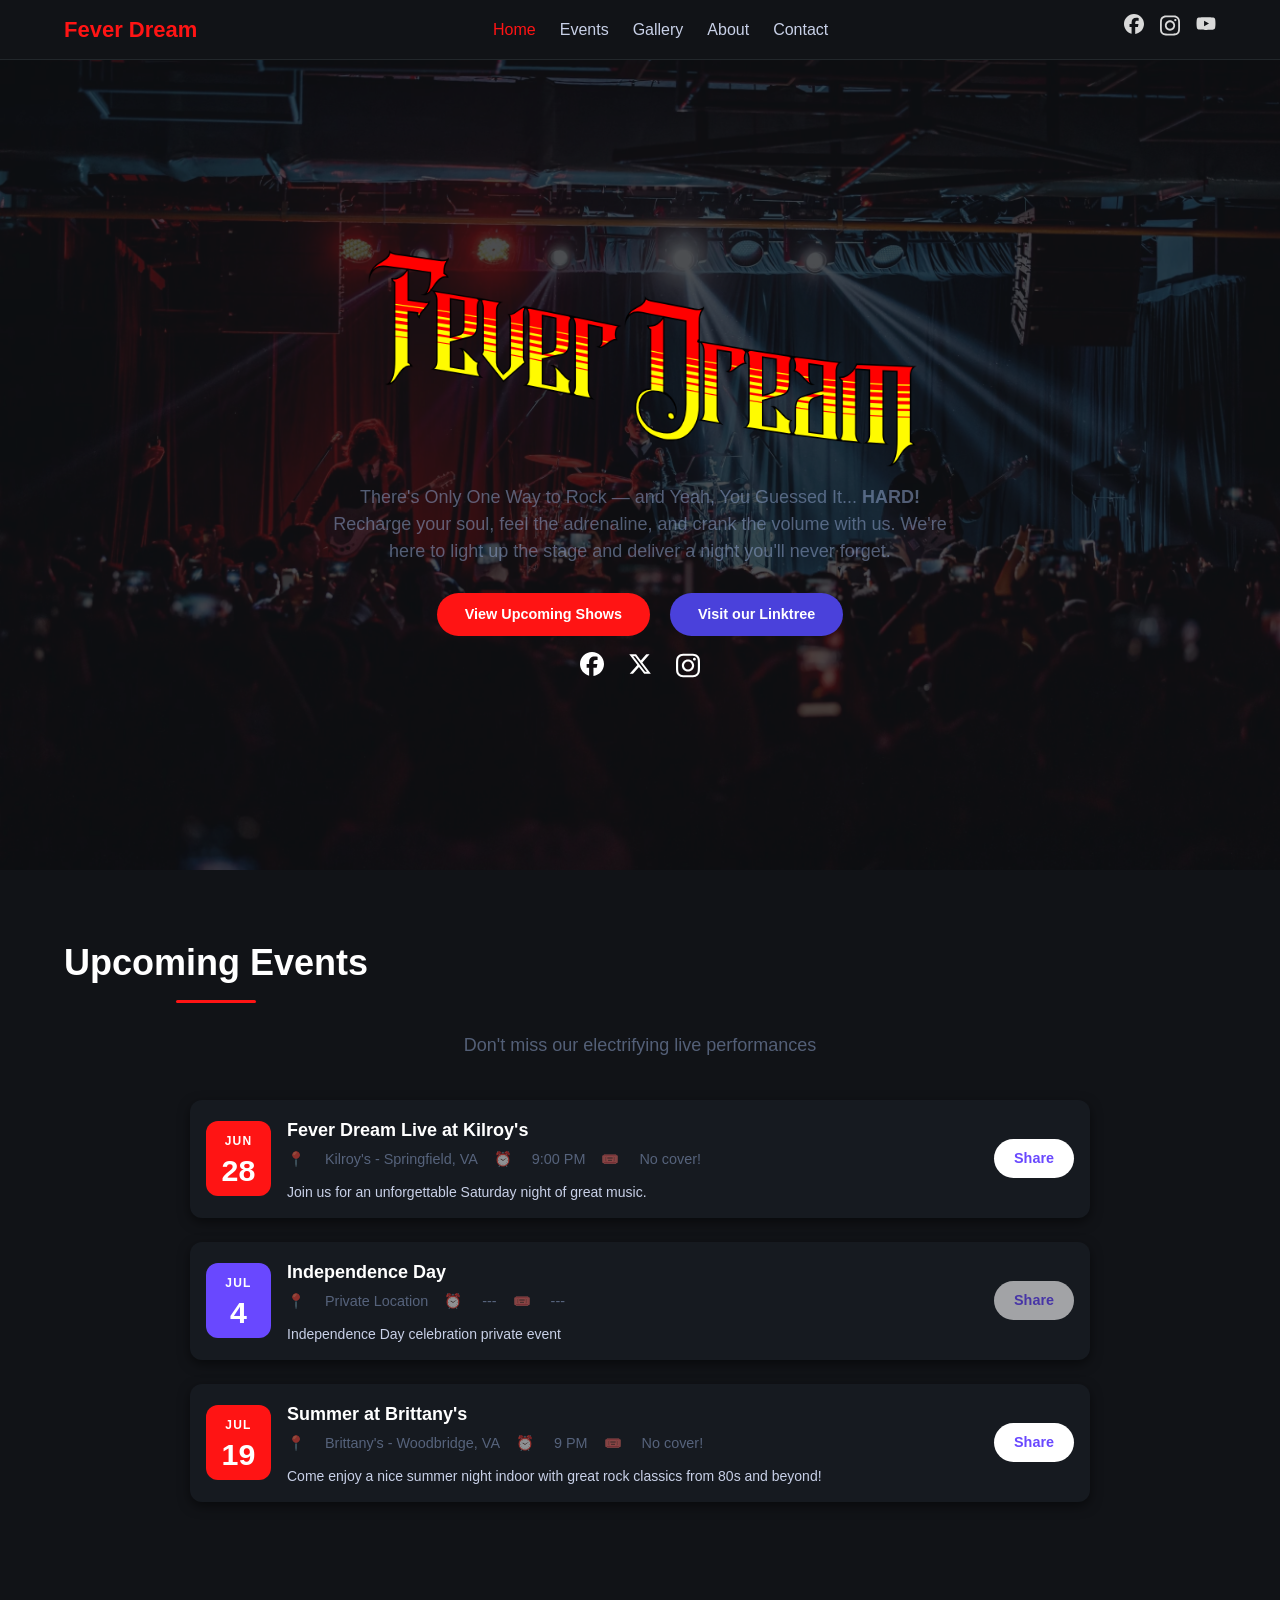
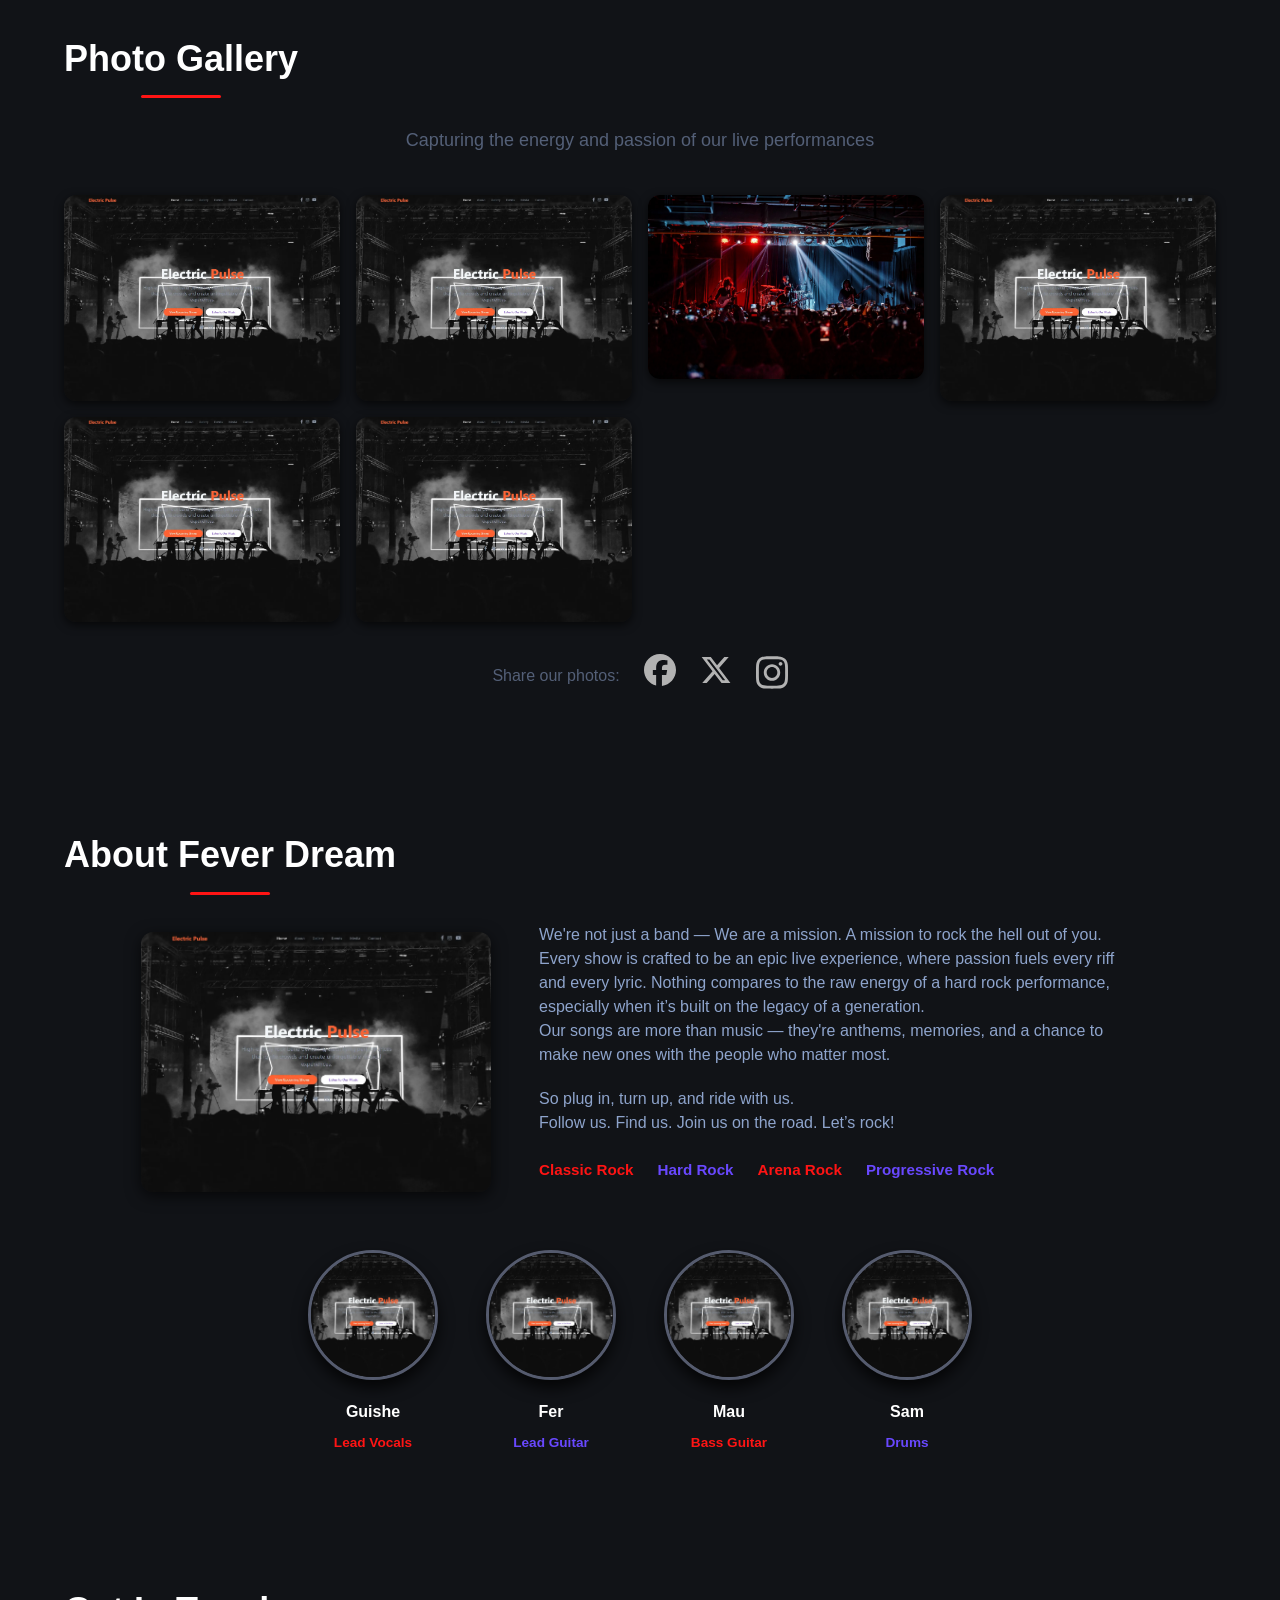
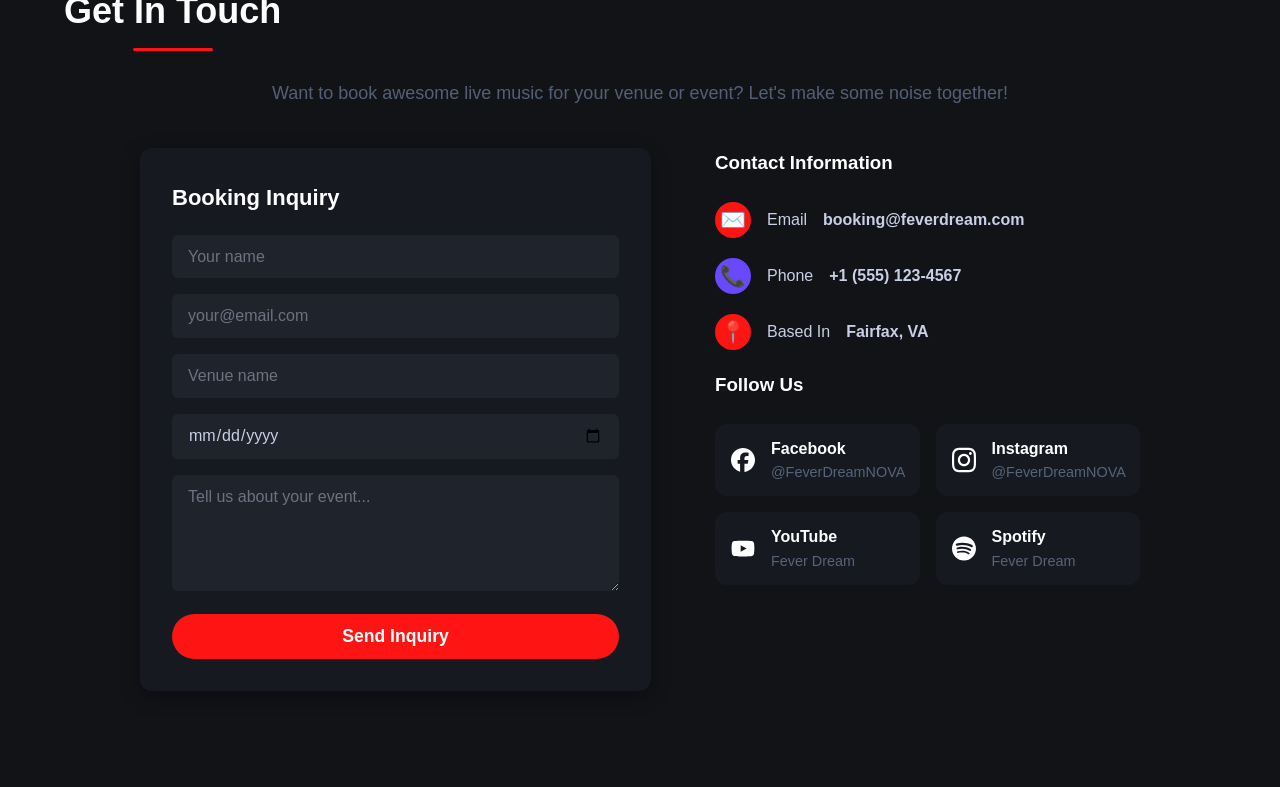
==== index.html @ 6ad5a8ad "Updated the description and added linktree Updated the description and added linktree" ====
<!DOCTYPE html>
<html lang="en">

<head>
  <meta charset="UTF-8" />
  <meta name="viewport" content="width=device-width, initial-scale=1" />
  <title>Fever Dream Band</title>

  <!-- favicon -->
  <link rel="icon" type="image/png" href="assets/icons/fd-ig-icon.png" />
  <link rel="apple-touch-icon" href="assets/icons/fd-ig-icon.png" />

  <link rel="stylesheet" href="css/styles.css" />
  <link rel="stylesheet" href="css/custom.css" />
</head>

<body>

  <!-- Navigation -->
  <nav class="navbar">
    <div class="container nav-container">
      <a href="#" class="logo"><span class="logo-primary">Fever</span> Dream</a>
      <ul class="nav-links">
        <li><a href="#home" class="active">Home</a></li>
        <li><a href="#events">Events</a></li>
        <li><a href="#gallery">Gallery</a></li>
        <li><a href="#about">About</a></li>
        <li><a href="#contact">Contact</a></li>
      </ul>
      <div class="social-icons">
        <a href="#" aria-label="Facebook" class="social-link fb"><img src="assets/icons/facebook.svg" alt="Facebook" /></a>
        <a href="#" aria-label="Instagram" class="social-link insta"><img src="assets/icons/instagram.svg" alt="Instagram" /></a>
        <a href="#" aria-label="YouTube" class="social-link yt"><img src="assets/icons/youtube.svg" alt="YouTube" /></a>
      </div>
    </div>
  </nav>
  <!-- END Navigation -->

  <!-- Hero Section -->
  <header id="home" class="hero">
    <div class="hero-overlay">
      <div class="your-header-container">
        <h1 class="visually-hidden">Fever Dream</h1>
        <img src="assets/logo/fever_fire.png" alt="Fever Dream Band Logo" class="header-logo" />
      </div>
      <p>
        There's Only One Way to Rock — and Yeah, You Guessed It... <b>HARD!</b>
        <br />
        Recharge your soul, feel the adrenaline, and crank the volume with us. We're here to light up the stage and deliver a night you'll never forget.
      </p>
      <div class="hero-buttons">
        <a href="#events" class="btn btn-primary">View Upcoming Shows</a>
        <a href="https://tr.ee/larUyn" class="btn btn-secondary">Visit our Linktree</a>
      </div>
      <div class="hero-social">
        <a href="#" aria-label="Facebook" class="social-link fb"><img src="assets/icons/facebook.svg" alt="Facebook" /></a>
        <a href="#" aria-label="Twitter" class="social-link tw"><img src="assets/icons/twitter.svg" alt="Twitter" /></a>
        <a href="#" aria-label="Instagram" class="social-link insta"><img src="assets/icons/instagram.svg" alt="Instagram" /></a>
      </div>
    </div>
  </header>
  <!-- END Hero Section -->

  <!-- Events Section -->
  <section id="events" class="events-section">
    <div class="container section-container">
      <h2 class="section-title">Upcoming Events</h2>
      <p class="section-subtitle">Don't miss our electrifying live performances</p>
      <div class="event-list" id="event-list-container">
        Loading events...
      </div>
    </div>
  </section>
  <!-- END Events Section -->

  <!-- Photo Gallery Section -->
  <section id="gallery" class="gallery-section">
    <div class="container section-container">
      <h2 class="section-title">Photo Gallery</h2>
      <p class="section-subtitle">Capturing the energy and passion of our live performances</p>
      <div class="gallery-grid">
        <img src="assets/images/singer1.webp" alt="Live performance 1" />
        <img src="assets/images/microphone.webp" alt="Microphone closeup" />
        <img src="assets/images/band_silhouette.webp" alt="Band silhouette" />
        <img src="assets/images/fitness.webp" alt="Live performance 2" />
        <img src="assets/images/singer1.webp" alt="Live performance 3" />
        <img src="assets/images/concert2.webp" alt="Concert crowd" />
      </div>
      <div class="gallery-share">
        <p>Share our photos:</p>
        <a href="#" aria-label="Facebook" class="share-icon fb"><img src="assets/icons/facebook.svg" alt="Facebook" /></a>
        <a href="#" aria-label="Twitter" class="share-icon tw"><img src="assets/icons/twitter.svg" alt="Twitter" /></a>
        <a href="#" aria-label="Instagram" class="share-icon insta"><img src="assets/icons/instagram.svg" alt="Instagram" /></a>
      </div>
    </div>
  </section>
  <!-- END Photo Gallery Section -->

  <!-- About Section -->
  <section id="about" class="about-section">
    <div class="container section-container">
      <h2 class="section-title">About Fever Dream</h2>
      <div class="about-content">
        <img class="about-image" src="assets/images/singer1.webp" alt="Lead Singer Performing" />
        <div class="about-text">
          <p>
            We're not just a band — We are a mission. A mission to rock the hell out of you. 
            <br />
            Every show is crafted to be an epic live experience, where passion fuels every riff and every lyric. Nothing compares to the raw energy of a hard rock performance, especially when it’s built on the legacy of a generation. 
            <br /> 
            Our songs are more than music — they're anthems, memories, and a chance to make new ones with the people who matter most.
          </p>
          <p>
            So plug in, turn up, and ride with us.
            <br />
            Follow us. Find us. Join us on the road. Let’s rock!
          </p>
          <p class="genre-list">
            <span class="genre alt">Classic Rock</span>
            <span class="genre">Hard Rock</span>
            <span class="genre alt">Arena Rock</span>
            <span class="genre">Progressive Rock</span>
          </p>
        </div>
      </div>
      <div class="band-members">
        <div class="member-card">
          <img src="assets/images/fitness.webp" alt="Guishe" />
          <h4>Guishe</h4>
          <span class="role orange">Lead Vocals</span>
        </div>
        <div class="member-card">
          <img src="assets/images/singer1.webp" alt="Fer" />
          <h4>Fer</h4>
          <span class="role purple">Lead Guitar</span>
        </div>
        <div class="member-card">
          <img src="assets/images/microphone.webp" alt="Mau" />
          <h4>Mau</h4>
          <span class="role orange">Bass Guitar</span>
        </div>
        <div class="member-card">
          <img src="assets/images/fitness.webp" alt="Sam" />
          <h4>Sam</h4>
          <span class="role purple">Drums</span>
        </div>
      </div>
    </div>
  </section>
  <!-- END About Section -->

  <!-- Media Section -->
  <!--
  <section id="media" class="media-section">
    <div class="container section-container">
      <h2 class="section-title">Music & Videos</h2>
      <p class="section-subtitle">Experience our sound through official music videos and live performances</p>

      <div class="video-grid">
        <div class="video-card orange-bg">
          <div class="video-icon">▶️</div>
          <h4>Fever Dreams - Song XYZ - Official Music Video</h4>
          <a href="#" class="btn btn-primary">Watch Now</a>
          <p class="video-description">Our latest single featuring stunning visuals and our signature sound.</p>
          <p class="video-views">2.1M views <button class="icon-btn">🔗</button></p>
        </div>

        <div class="video-card purple-bg">
          <div class="video-icon">▶️</div>
          <h4>Live at Sunset Festival 2023</h4>
          <a href="#" class="btn btn-purple">Watch Now</a>
          <p class="video-description">Full live performance from our headlining set at Sunset Festival.</p>
          <p class="video-views">850K views <button class="icon-btn">🔗</button></p>
        </div>
      </div>

      <div class="latest-tracks">
        <h3>Latest Tracks</h3>
        <ul class="tracks-list">
          <li>
            <button class="play-btn orange-bg">▶️</button>
            <div class="track-info">
              <span class="track-name">Fever Dreams - Song XYZ</span>
              <span class="track-album">Voltage Album</span>
            </div>
            <span class="track-duration">4:23</span>
            <button class="icon-btn">🔗</button>
          </li>
          <li>
            <button class="play-btn purple-bg">▶️</button>
            <div class="track-info">
              <span class="track-name">Neon Nights</span>
              <span class="track-album">Voltage Album</span>
            </div>
            <span class="track-duration">3:58</span>
            <button class="icon-btn">🔗</button>
          </li>
        </ul>
      </div>
    </div>
  </section>
-->

  <!-- Contact Section -->
  <section id="contact" class="contact-section">
    <div class="container section-container">
      <h2 class="section-title">Get In Touch</h2>
      <p class="section-subtitle">Want to book awesome live music for your venue or event? Let's make some noise together!</p>

      <div class="contact-wrapper">
        <form class="contact-form" action="" method="post" novalidate>
          <h3>Booking Inquiry</h3>
          <input type="text" name="fullname" placeholder="Your name" required />
          <input type="email" name="email" placeholder="your@email.com" required />
          <input type="text" name="venue" placeholder="Venue name" />
          <input type="date" name="eventdate" placeholder="mm/dd/yyyy" />
          <textarea name="message" placeholder="Tell us about your event..." rows="5"></textarea>
          <button type="submit" class="btn btn-primary">Send Inquiry</button>
        </form>

        <div class="contact-info">
          <h3>Contact Information</h3>
          <p><span class="contact-icon orange-bg">✉️</span> Email <strong>booking@feverdream.com</strong></p>
          <p><span class="contact-icon purple-bg">📞</span> Phone <strong>+1 (555) 123-4567</strong></p>
          <p><span class="contact-icon orange-bg">📍</span> Based In <strong>Fairfax, VA</strong></p>

          <h3>Follow Us</h3>
          <div class="social-follow">
            <!-- TODO - Add links to these without destroying the format -->
            <div class="social-item fb">
              <img src="assets/icons/facebook.svg" alt="Facebook Logo" />
              <div>
                <p>Facebook</p>
                <p>@FeverDreamNOVA</p>
              </div>
            </div>
            <div class="social-item insta">
              <img src="assets/icons/instagram.svg" alt="Instagram Logo" />
              <div>
                <p>Instagram</p>
                <p>@FeverDreamNOVA</p>
              </div>
            </div>
            <div class="social-item yt">
              <img src="assets/icons/youtube.svg" alt="YouTube Logo" />
              <div>
                <p>YouTube</p>
                <p>Fever Dream</p>
              </div>
            </div>
            <div class="social-item spotify">
              <img src="assets/icons/spotify.svg" alt="Spotify Logo" />
              <div>
                <p>Spotify</p>
                <p>Fever Dream</p>
              </div>
            </div>
          </div>
        </div>
      </div>
    </div>
  </section>
  <!-- END Contact Section -->

  <script src="js/event-loader.js"></script>

</body>

</html>
---- css/styles.css ----
/* Fonts */
@font-face {
    font-family: 'Inter';
    src: url('fonts/Inter-Regular.woff2') format('woff2'),
        url('fonts/Inter-Regular.woff') format('woff');
    font-weight: 400;
    font-style: normal;
    font-display: swap;
}

@font-face {
    font-family: 'Inter';
    src: url('Inter-Italic.woff2') format('woff2'),
        url('Inter-Italic.woff') format('woff');
    font-weight: normal;
    font-style: italic;
    font-display: swap;
}

/* Reset & base */
:root {
    --primary-color: #ff1414;
}

* {
    box-sizing: border-box;
    margin: 0;
    padding: 0;
}

html {
    font-size: 16px;
    scroll-behavior: smooth;
    background-color: #111317;
    color: #c8d0e7;
    font-family: 'Inter', sans-serif;
}

body {
    line-height: 1.6;
}

/* Container */
.container {
    width: 90%;
    max-width: 1200px;
    margin: 0 auto;
}

/* Navigation */
.navbar {
    background-color: #111317;
    border-bottom: 1px solid #22272b;
    padding: 0.75rem 0;
    position: sticky;
    top: 0;
    z-index: 10;
}

.nav-container {
    display: flex;
    align-items: center;
    justify-content: space-between;
}

.logo {
    font-weight: 700;
    font-size: 1.375rem;
    color: var(--primary-color);
    text-decoration: none;
}

.logo .logo-primary {
    font-weight: 700;
    color: var(--primary-color);
}

.nav-links {
    list-style: none;
    display: flex;
    gap: 1.5rem;
}

.nav-links li a {
    text-decoration: none;
    color: #c8d0e7;
    font-weight: 500;
    transition: color 0.3s ease;
}

.nav-links li a:hover,
.nav-links li a.active {
    color: var(--primary-color);
}

/* Social Icons in nav */
.social-icons {
    display: flex;
    gap: 1rem;
}

.social-link img {
    width: 20px;
    filter: brightness(0) invert(0.85);
    transition: filter 0.3s;
}

.social-link:hover img {
    filter: brightness(0) invert(0.35) sepia(1) saturate(5) hue-rotate(10deg);
}

/* Hero Section */
.hero {
    position: relative;
    background: url('../assets/images/band_silhouette.webp') center center/cover no-repeat;
    height: 90vh;
    display: flex;
    align-items: center;
    justify-content: center;
    text-align: center;
    padding: 0 1rem;
}

.hero::before {
    content: "";
    position: absolute;
    inset: 0;
    background: rgba(17, 19, 23, 0.75);
    z-index: 1;
}

.hero-overlay {
    position: relative;
    z-index: 2;
    max-width: 650px;
    color: white;
}

.hero h1 {
    font-size: 3.5rem;
    font-weight: 900;
    letter-spacing: -1px;
    margin-bottom: 0.25rem;
    color: white;
}

.hero h1 .bold {
    font-weight: 900;
    color: white;
}

.hero h1 .highlight {
    font-weight: 900;
    color: var(--primary-color);
}

.hero p {
    font-size: 1.125rem;
    line-height: 1.5;
    margin-bottom: 1.75rem;
    color: #8ea4cc88;
    font-weight: 500;
}

.hero-buttons {
    margin-bottom: 1rem;
    display: flex;
    gap: 1.25rem;
    justify-content: center;
    flex-wrap: wrap;
}

.btn {
    padding: 0.625rem 1.75rem;
    border-radius: 25px;
    font-weight: 600;
    font-size: 0.9rem;
    border: none;
    cursor: pointer;
    text-decoration: none;
    transition: background-color 0.3s ease;
    display: inline-block;
}

.btn-primary {
    background-color: var(--primary-color);
    color: white;
}

.btn-primary:hover {
    background-color: #e14b13;
}

.btn-secondary {
    background-color: #4a41db;
    color: white;
}

.btn-secondary:hover {
    background-color: #3b33b3;
}

.hero-social {
    margin-top: 1rem;
    display: flex;
    justify-content: center;
    gap: 1.5rem;
}

.hero-social .social-link img {
    width: 24px;
    filter: brightness(0) invert(1);
    transition: filter 0.3s;
}

.hero-social .social-link:hover img {
    filter: brightness(0) invert(0.5) sepia(1) saturate(7) hue-rotate(5deg);
}

/* Section titles */
.section-title {
    font-size: 2.25rem;
    font-weight: 900;
    color: white;
    text-align: center;
    margin-bottom: 0.25rem;
    position: relative;
    display: inline-block;
}

.section-title::after {
    content: "";
    display: block;
    width: 5rem;
    height: 3px;
    background-color: var(--primary-color);
    margin: 0.5rem auto 1.5rem;
    border-radius: 2px;
}

.section-subtitle {
    text-align: center;
    margin-bottom: 2.5rem;
    color: #8ea4cc88;
    font-weight: 500;
    font-size: 1.125rem;
}

/* About Section */
.about-section {
    background-color: #111317;
    padding-bottom: 4rem;
    padding-top: 4rem;
}

.about-content {
    display: flex;
    gap: 3rem;
    align-items: center;
    flex-wrap: wrap;
    justify-content: center;
    margin-bottom: 3rem;
}

.about-image {
    width: 350px;
    border-radius: 12px;
    box-shadow: 0 4px 15px rgba(0, 0, 0, 0.65);
    object-fit: cover;
}

.about-text {
    max-width: 600px;
    font-size: 1rem;
    color: #8ea4cc;
}

.about-text p {
    margin-bottom: 1.25rem;
    line-height: 1.5;
}

.genre-list {
    margin-top: 1.5rem;
    font-weight: 700;
    font-size: 0.95rem;
    display: flex;
    gap: 1.5rem;
}

.genre-list .genre {
    color: #6948ff;
    cursor: default;
}

.genre-list .alt {
    color: var(--primary-color);
}

/* Band Members */
.band-members {
    display: flex;
    justify-content: center;
    gap: 3rem;
    flex-wrap: wrap;
}

.member-card {
    text-align: center;
    max-width: 130px;
}

.member-card img {
    width: 130px;
    height: 130px;
    object-fit: cover;
    border-radius: 50%;
    border: 3px solid #555b6e;
    box-shadow: 0 8px 15px rgba(0, 0, 0, 0.75);
    margin-bottom: 0.75rem;
}

.member-card h4 {
    color: white;
    font-size: 1rem;
    font-weight: 700;
    margin-bottom: 0.25rem;
}

.member-card .role {
    font-size: 0.85rem;
    font-weight: 600;
}

.member-card .role.orange {
    color: var(--primary-color);
}

.member-card .role.purple {
    color: #6948ff;
}

/* Gallery Section */
.gallery-section {
    padding: 4rem 0;
    background-color: #111317;
}

.gallery-grid {
    display: grid;
    grid-template-columns: repeat(auto-fit, minmax(230px, 1fr));
    gap: 1rem;
    margin-top: 1.5rem;
    margin-bottom: 2rem;
}

.gallery-grid img {
    width: 100%;
    object-fit: cover;
    border-radius: 12px;
    box-shadow: 0 3px 10px rgba(0, 0, 0, 0.65);
    cursor: pointer;
    transition: transform 0.4s ease;
}

.gallery-grid img:hover {
    transform: scale(1.05);
}

.gallery-share {
    display: flex;
    justify-content: center;
    gap: 1.5rem;
    color: #8ea4cc88;
    font-weight: 400;
    font-size: 1rem;
    user-select: none;
}

.gallery-share p {
    margin: 0;
    align-self: center;
}

.share-icon img {
    width: 32px;
    filter: brightness(0) invert(0.7);
    cursor: pointer;
    transition: filter 0.3s ease;
}

.share-icon:hover img {
    filter: brightness(0) invert(0.3) sepia(1) saturate(7) hue-rotate(9deg);
}

/* Events Section */
.events-section {
    background-color: #111317;
    padding: 4rem 0;
}

.event-list {
    display: flex;
    flex-direction: column;
    gap: 1.5rem;
    max-width: 900px;
    margin: 0 auto;
}

.event-card {
    background-color: #161a20;
    border-radius: 12px;
    display: flex;
    padding: 1rem;
    align-items: center;
    gap: 1rem;
    color: #c8d0e7;
    box-shadow: 0 4px 12px rgba(0, 0, 0, 0.5);
}

.event-date {
    color: white;
    display: flex;
    flex-direction: column;
    justify-content: center;
    text-align: center;
    width: 65px;
    height: 75px;
    border-radius: 12px;
    flex-shrink: 0;
    font-weight: 700;
    user-select: none;
}

.orange-bg {
    background-color: var(--primary-color);
}

.purple-bg {
    background-color: #6948ff;
}

.event-date .month {
    font-size: 0.75rem;
    letter-spacing: 1.2px;
    margin-bottom: 0.25rem;
}

.event-date .day {
    font-size: 1.9rem;
    line-height: 1;
}

.event-details {
    flex-grow: 1;
}

.event-name {
    font-size: 1.125rem;
    font-weight: 700;
    color: white;
    margin-bottom: 0.25rem;
}

.event-meta {
    font-size: 0.9rem;
    color: #8ea4cc88;
    margin-bottom: 0.75rem;
    display: flex;
    gap: 1rem;
    flex-wrap: wrap;
    align-items: center;
}

.event-meta .icon {
    font-size: 0.9rem;
    margin-right: 0.25rem;
}

.event-description {
    font-size: 0.875rem;
    line-height: 1.3;
}

.event-actions {
    display: flex;
    gap: 0.75rem;
}

.btn-share {
    background-color: white;
    color: #6948ff;
    border-radius: 25px;
    padding: 0.48rem 1.25rem;
    font-weight: 600;
    cursor: pointer;
    border: none;
    transition: background-color 0.3s ease;
    font-size: 0.9rem;
}

.btn-share:hover {
    background-color: #5c48ca;
    color: white;
}

/* Media Section */
.media-section {
    background-color: #111317;
    padding: 4rem 0;
}

.video-grid {
    display: flex;
    gap: 2rem;
    justify-content: center;
    flex-wrap: wrap;
    margin-bottom: 3rem;
}

.video-card {
    max-width: 400px;
    padding: 1.5rem 1.75rem;
    border-radius: 12px;
    box-shadow: 0 3px 12px rgba(0, 0, 0, 0.5);
    color: white;
    display: flex;
    flex-direction: column;
    align-items: center;
    text-align: center;
}

.video-icon {
    font-size: 2.5rem;
    margin-bottom: 1rem;
    user-select: none;
}

.video-description {
    font-size: 0.95rem;
    margin: 1rem 0 0.5rem;
    color: #8ea4cc94;
}

.video-views {
    font-size: 0.875rem;
    width: 100%;
    display: flex;
    justify-content: flex-end;
    align-items: center;
    gap: 0.5rem;
    color: #8ea4cccc;
}

.video-views button {
    border: none;
    background: none;
    cursor: pointer;
    font-size: 1.2rem;
    color: #8ea4cccc;
    transition: color 0.2s ease;
}

.video-views button:hover {
    color: var(--primary-color);
}

/* Buttons for video cards */
.btn-purple {
    background-color: #6948ff;
    color: white;
}

.btn-purple:hover {
    background-color: #5339db;
}

.orange-bg {
    background-color: var(--primary-color) !important;
}

.purple-bg {
    background-color: #6948ff !important;
}

/* Latest Tracks */
.latest-tracks {
    max-width: 600px;
    margin: 0 auto;
}

.latest-tracks h3 {
    font-weight: 700;
    color: white;
    margin-bottom: 1rem;
    text-align: center;
}

.tracks-list {
    list-style: none;
    max-width: 600px;
    margin: 0 auto;
    color: #c8d0e7;
}

.tracks-list li {
    background-color: #161a20;
    border-radius: 12px;
    padding: 0.75rem 1rem;
    display: flex;
    align-items: center;
    gap: 1rem;
    margin-bottom: 0.875rem;
}

.play-btn {
    border-radius: 50%;
    border: none;
    width: 32px;
    height: 32px;
    line-height: 32px;
    cursor: pointer;
    color: white;
    font-weight: 700;
    font-size: 1.2rem;
}

.track-info {
    flex-grow: 1;
    display: flex;
    flex-direction: column;
}

.track-name {
    font-weight: 600;
    font-size: 1.05rem;
    color: white;
}

.track-album {
    font-weight: 400;
    font-size: 0.85rem;
    color: #8ea4cc88;
}

.track-duration {
    font-weight: 600;
    color: #8ea4cc88;
    min-width: 40px;
    text-align: right;
}

.icon-btn {
    background: none;
    border: none;
    color: #8ea4cc88;
    font-size: 1.2rem;
    margin-left: 0.75rem;
    cursor: pointer;
    transition: color 0.3s ease;
}

.icon-btn:hover {
    color: var(--primary-color);
}

/* Contact Section */
.contact-section {
    background-color: #111317;
    padding: 4rem 0 6rem;
}

.contact-wrapper {
    display: flex;
    gap: 4rem;
    max-width: 1000px;
    margin: 0 auto;
    flex-wrap: wrap;
}

/* Contact Form */
.contact-form {
    flex: 1 1 400px;
    background-color: #161a20;
    padding: 2rem;
    border-radius: 12px;
    box-shadow: 0 6px 20px rgb(0 0 0 / 0.3);
}

.contact-form h3 {
    margin-bottom: 1.25rem;
    color: white;
    font-weight: 700;
    font-size: 1.375rem;
}

.contact-form input,
.contact-form textarea {
    width: 100%;
    padding: 0.8rem 1rem;
    margin-bottom: 1rem;
    background-color: #1f242c;
    border: none;
    border-radius: 6px;
    color: #c8d0e7;
    font-size: 1rem;
    font-family: inherit;
    resize: vertical;
    outline-offset: 2px;
    outline-color: var(--primary-color);
    transition: outline-color 0.3s ease;
}

.contact-form input::placeholder,
.contact-form textarea::placeholder {
    color: #6c7280;
}

.contact-form input:focus,
.contact-form textarea:focus {
    outline-color: var(--primary-color);
}

.contact-form button {
    width: 100%;
    background-color: var(--primary-color);
    padding: 0.75rem;
    border-radius: 25px;
    font-weight: 700;
    font-size: 1.1rem;
    border: none;
    cursor: pointer;
    color: white;
    transition: background-color 0.3s ease;
}

.contact-form button:hover {
    background-color: #e14b13;
}

/* Contact Info */
.contact-info {
    flex: 1 1 425px;
    color: #c8d0e7;
    max-width: 425px;
}

.contact-info h3 {
    color: white;
    font-weight: 700;
    margin-bottom: 1.5rem;
}

.contact-info p {
    margin-bottom: 1.25rem;
    font-weight: 500;
    display: flex;
    align-items: center;
    gap: 1rem;
}

.contact-icon {
    border-radius: 50%;
    width: 36px;
    height: 36px;
    color: white;
    display: flex;
    justify-content: center;
    align-items: center;
    font-size: 1.3rem;
    flex-shrink: 0;
}

.contact-icon.orange-bg {
    background-color: var(--primary-color);
}

.contact-icon.purple-bg {
    background-color: #6948ff;
}

/* Social Follow Cards */
.social-follow {
    display: flex;
    flex-wrap: wrap;
    gap: 1rem;
}

.social-item {
    display: flex;
    gap: 1rem;
    align-items: center;
    background-color: #161a20;
    border-radius: 12px;
    padding: 0.75rem 1rem;
    width: calc(50% - 0.5rem);
    cursor: pointer;
    transition: background-color 0.3s ease;
}

.social-item:hover {
    background-color: rgba(255, 255, 255, 0.1);
    transform: scale(1.02);
    /* Slight grow on hover */
}

.social-item img {
    width: 24px;
    filter: brightness(0) invert(1);
}

.social-item p {
    margin: 0;
    font-weight: 600;
    color: white;
}

.social-item p:last-child {
    font-weight: 400;
    font-size: 0.9rem;
    color: #8ea4cc88;
}

/* Visually hide the H1 (for accessibility) */
.visually-hidden {
    position: absolute;
    width: 1px;
    height: 1px;
    margin: -1px;
    padding: 0;
    overflow: hidden;
    clip: rect(0, 0, 0, 0);
    border: 0;
    white-space: nowrap; /* Added for screen readers */
}

/* logo image style */
.header-logo {
    max-width: 100%; /* Ensure the image never overflows its parent */
    height: auto;    /* Maintain aspect ratio when scaling */
}

/* Responsive */
@media (max-width: 850px) {
    .about-content {
        flex-direction: column;
    }

    .band-members {
        justify-content: center;
    }

    .event-list {
        max-width: 100%;
    }

    .contact-wrapper {
        flex-direction: column;
    }

    .contact-info {
        max-width: 100%;
    }

    .social-item {
        width: 100%;
    }

    .video-grid {
        flex-direction: column;
        align-items: center;
    }
}

@media (max-width: 480px) {
    .hero h1 {
        font-size: 2.5rem;
    }

    .hero p {
        font-size: 1rem;
    }

    .nav-links {
        display: none;
        /* For simplicity, no mobile menu here */
    }
}
---- css/custom.css ----
/* More custom Styles Fever Dream Website */
.disabled-link {
    pointer-events: none; /* Prevents cursor changes and click events */
    opacity: 0.6;        /* Makes it look faded */
    cursor: not-allowed; /* Changes cursor to a "no" symbol */
}
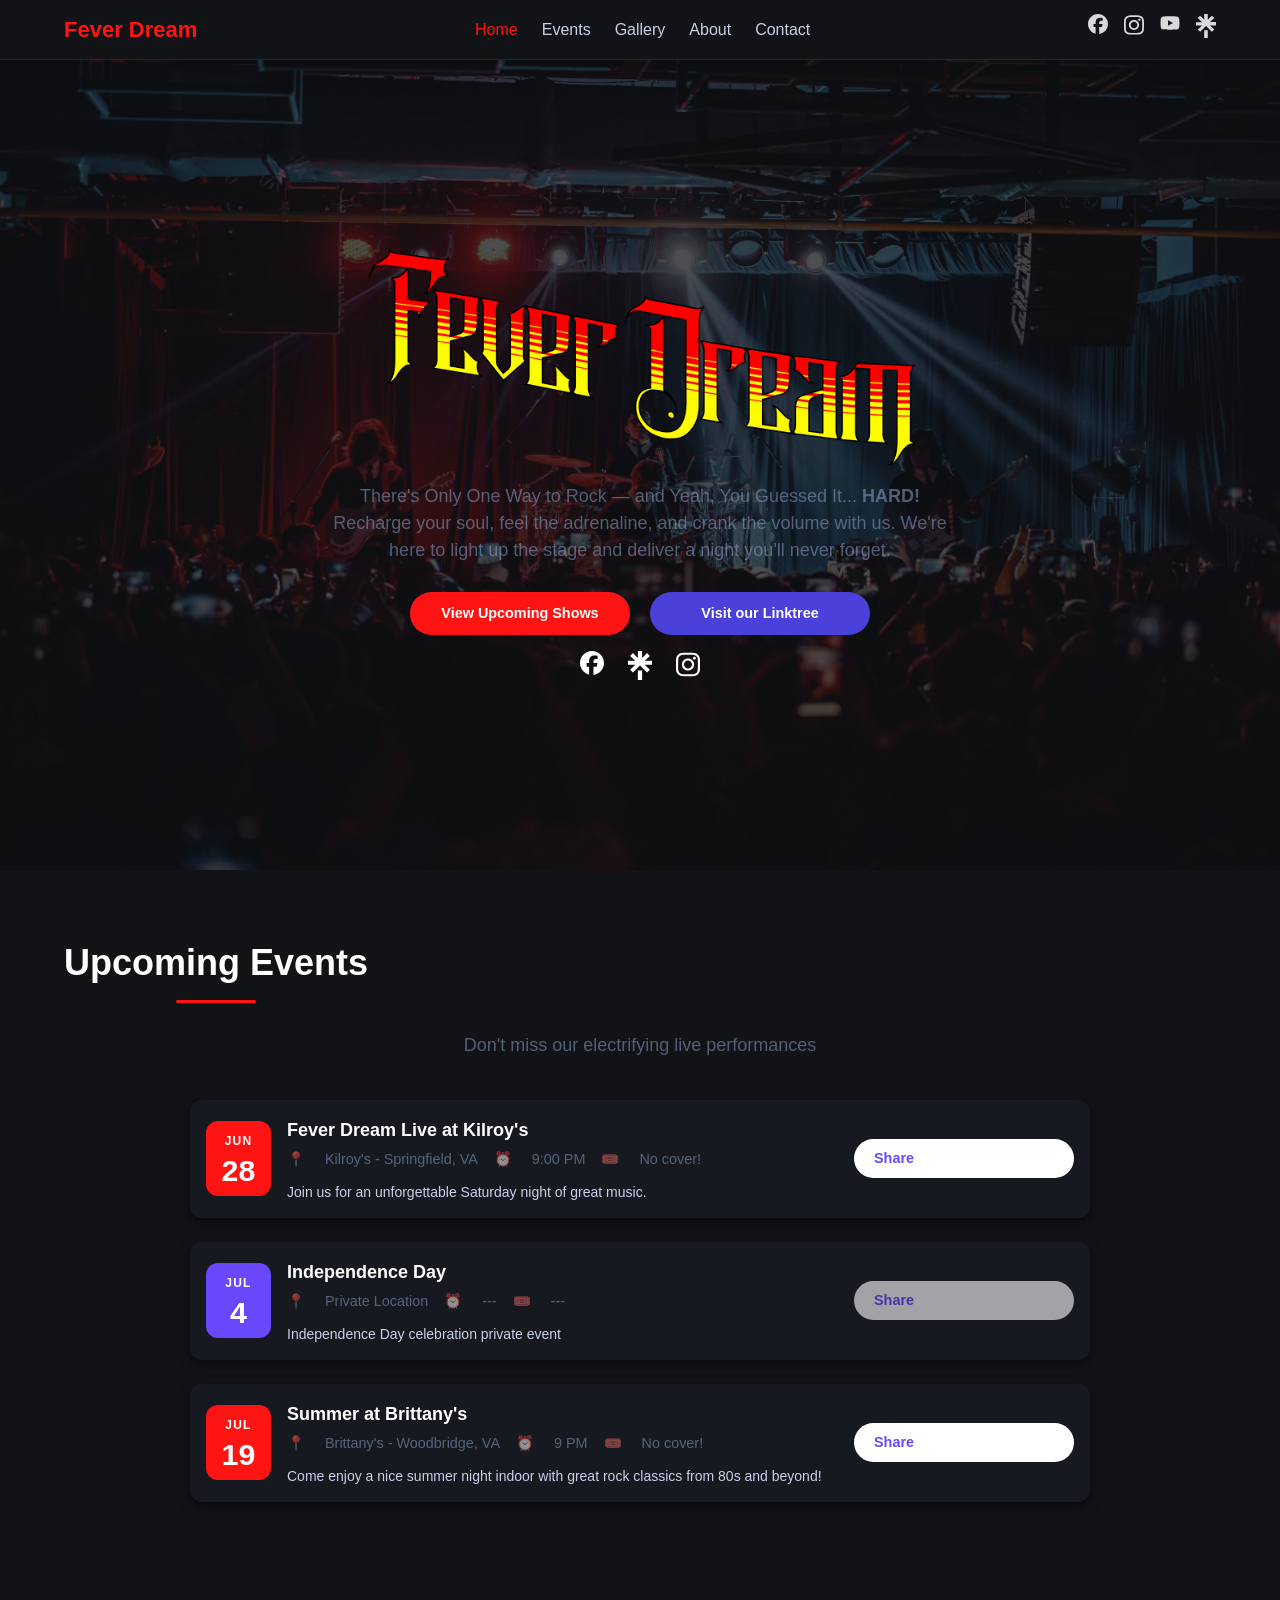
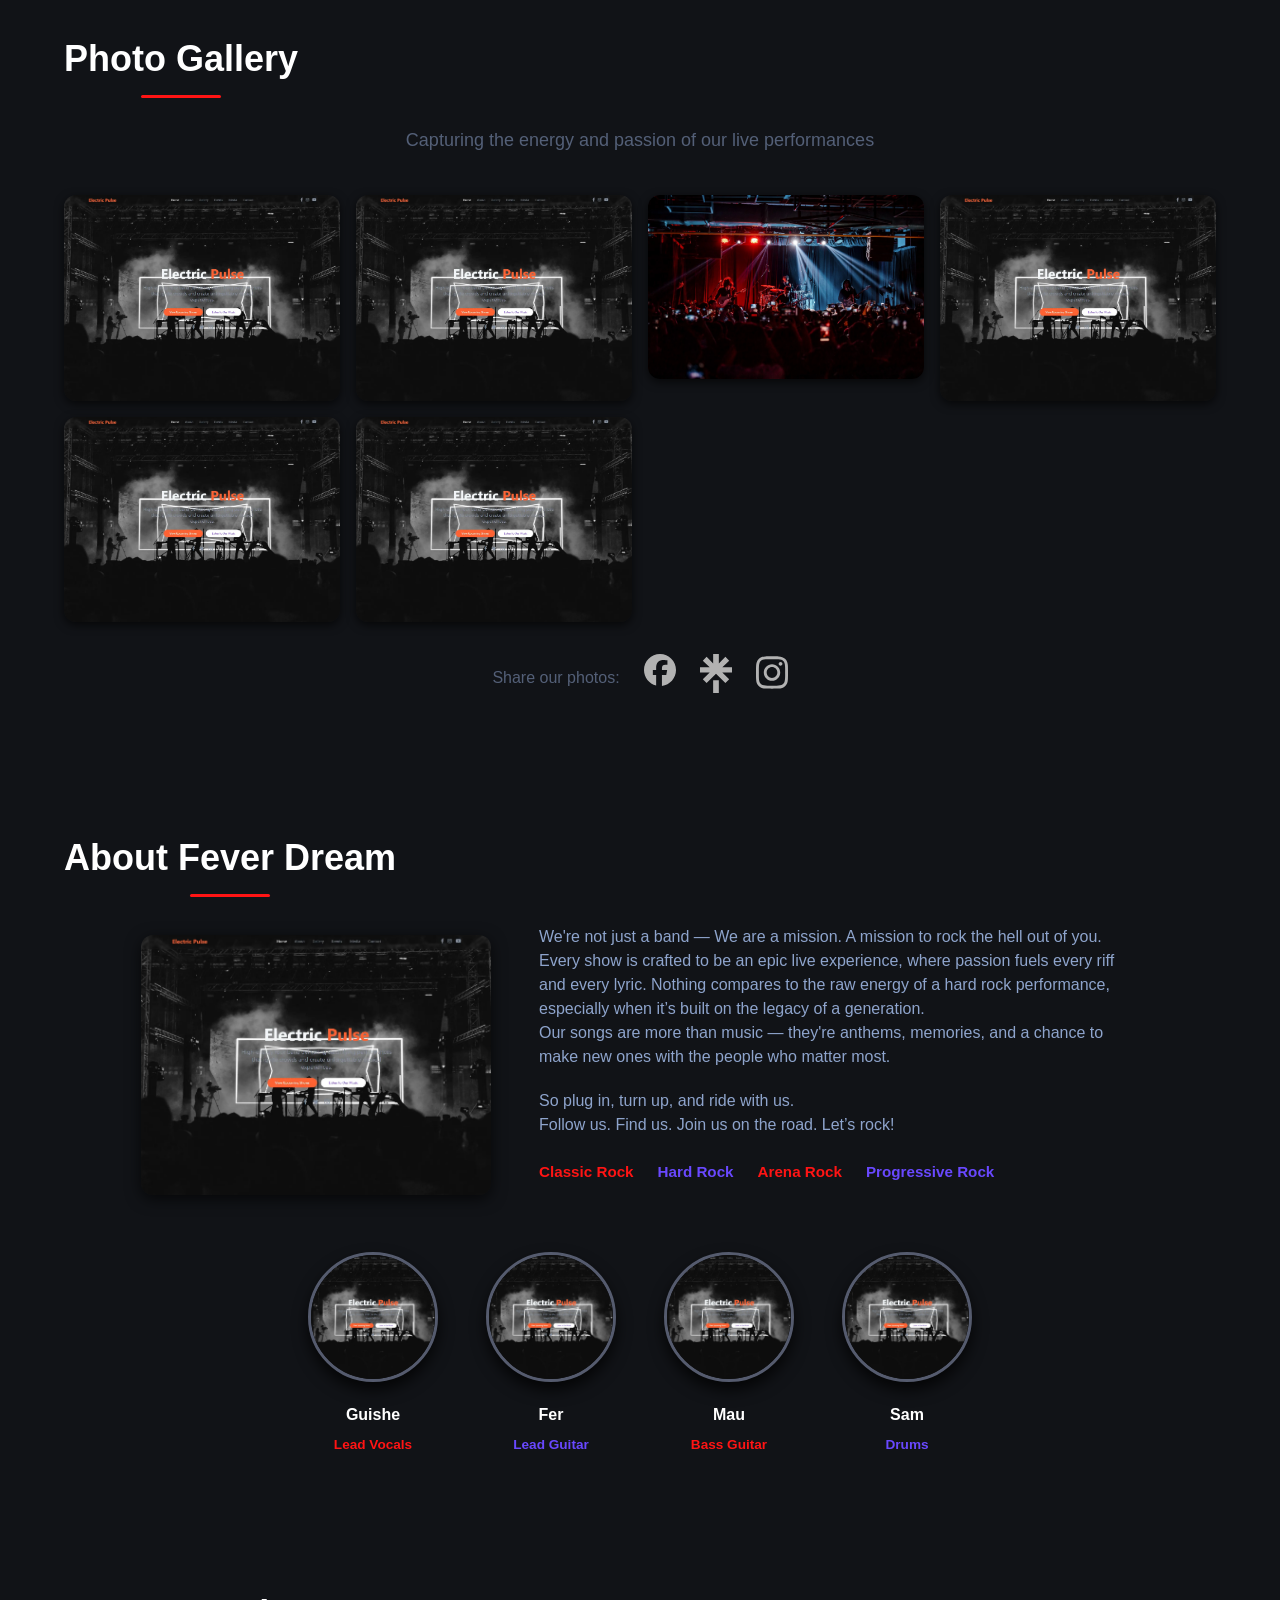
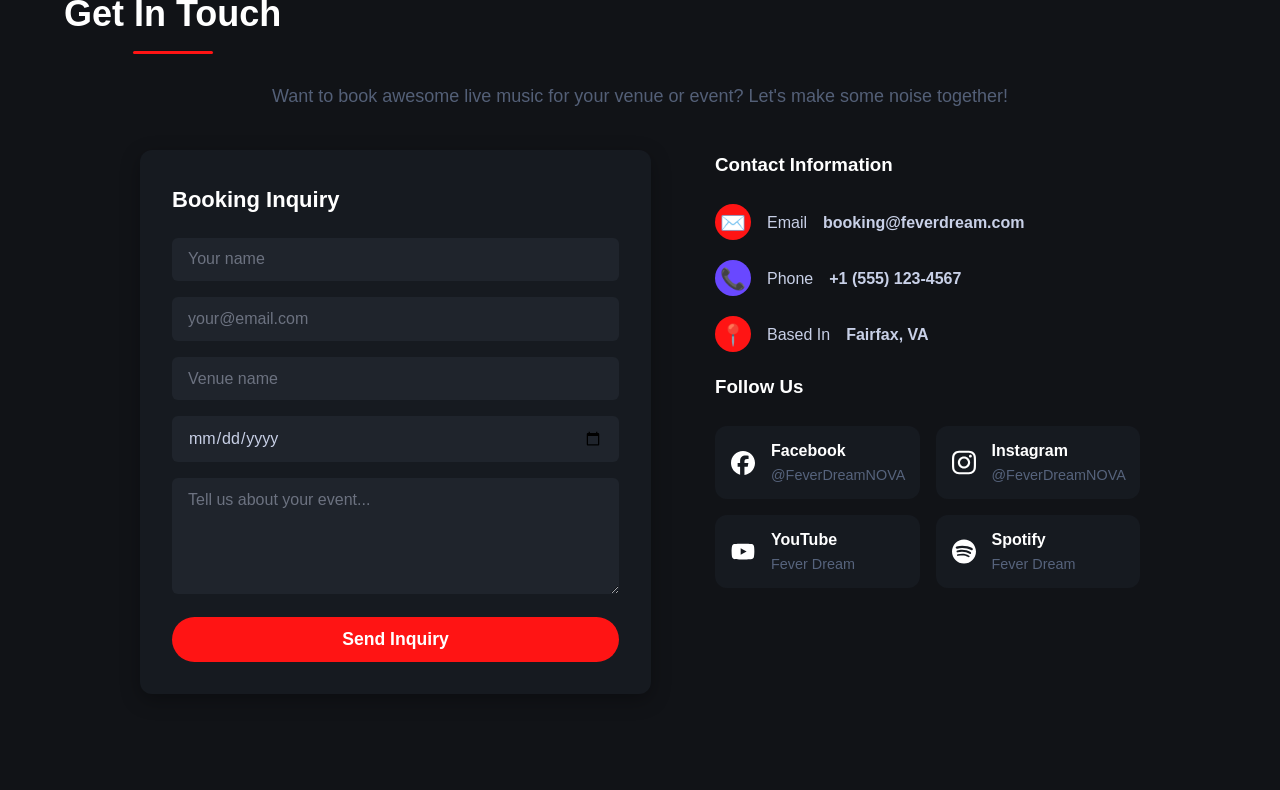
==== commit 89e3807b: "Added links and div link reaction Added links and div link reaction" ====
--- a/index.html
+++ b/index.html
@@ -28,9 +28,10 @@
         <li><a href="#contact">Contact</a></li>
       </ul>
       <div class="social-icons">
-        <a href="#" aria-label="Facebook" class="social-link fb"><img src="assets/icons/facebook.svg" alt="Facebook" /></a>
-        <a href="#" aria-label="Instagram" class="social-link insta"><img src="assets/icons/instagram.svg" alt="Instagram" /></a>
+        <a href="https://tr.ee/ZTlLme" target="_blank" aria-label="Facebook" class="social-link fb"><img src="assets/icons/facebook.svg" alt="Facebook" /></a>
+        <a href="https://tr.ee/VkXQvB" target="_blank" aria-label="Instagram" class="social-link insta"><img src="assets/icons/instagram.svg" alt="Instagram" /></a>
         <a href="#" aria-label="YouTube" class="social-link yt"><img src="assets/icons/youtube.svg" alt="YouTube" /></a>
+        <a href="https://tr.ee/larUyn" target="_blank" aria-label="YouTube" class="social-link yt"><img src="assets/icons/linktree.svg" alt="YouTube" /></a>
       </div>
     </div>
   </nav>
@@ -50,12 +51,13 @@
       </p>
       <div class="hero-buttons">
         <a href="#events" class="btn btn-primary">View Upcoming Shows</a>
-        <a href="https://tr.ee/larUyn" class="btn btn-secondary">Visit our Linktree</a>
+        <a href="https://tr.ee/larUyn" target="_blank" class="btn btn-secondary">Visit our Linktree</a>
       </div>
       <div class="hero-social">
-        <a href="#" aria-label="Facebook" class="social-link fb"><img src="assets/icons/facebook.svg" alt="Facebook" /></a>
-        <a href="#" aria-label="Twitter" class="social-link tw"><img src="assets/icons/twitter.svg" alt="Twitter" /></a>
-        <a href="#" aria-label="Instagram" class="social-link insta"><img src="assets/icons/instagram.svg" alt="Instagram" /></a>
+        <a href="https://tr.ee/ZTlLme" target="_blank" aria-label="Facebook" class="social-link fb"><img src="assets/icons/facebook.svg" alt="Facebook" /></a>
+        <!-- <a href="#" aria-label="Twitter" class="social-link tw"><img src="assets/icons/twitter.svg" alt="Twitter" /></a> -->
+        <a href="https://tr.ee/larUyn" target="_blank" aria-label="Linktree" class="social-link tw"><img src="assets/icons/linktree.svg" alt="Linktree" /></a>
+        <a href="https://tr.ee/VkXQvB" target="_blank" aria-label="Instagram" class="social-link insta"><img src="assets/icons/instagram.svg" alt="Instagram" /></a>
       </div>
     </div>
   </header>
@@ -88,9 +90,9 @@
       </div>
       <div class="gallery-share">
         <p>Share our photos:</p>
-        <a href="#" aria-label="Facebook" class="share-icon fb"><img src="assets/icons/facebook.svg" alt="Facebook" /></a>
-        <a href="#" aria-label="Twitter" class="share-icon tw"><img src="assets/icons/twitter.svg" alt="Twitter" /></a>
-        <a href="#" aria-label="Instagram" class="share-icon insta"><img src="assets/icons/instagram.svg" alt="Instagram" /></a>
+        <a href="https://tr.ee/ZTlLme" target="_blank" aria-label="Facebook" class="share-icon fb"><img src="assets/icons/facebook.svg" alt="Facebook" /></a>
+        <a href="https://tr.ee/larUyn" target="_blank" aria-label="Linktree" class="share-icon tw"><img src="assets/icons/linktree.svg" alt="Linktree" /></a>
+        <a href="https://tr.ee/VkXQvB" target="_blank" aria-label="Instagram" class="share-icon insta"><img src="assets/icons/instagram.svg" alt="Instagram" /></a>
       </div>
     </div>
   </section>
@@ -227,21 +229,21 @@
           <h3>Follow Us</h3>
           <div class="social-follow">
             <!-- TODO - Add links to these without destroying the format -->
-            <div class="social-item fb">
+            <div class="social-item fb" id="facebookLinkDiv">
               <img src="assets/icons/facebook.svg" alt="Facebook Logo" />
               <div>
                 <p>Facebook</p>
                 <p>@FeverDreamNOVA</p>
               </div>
             </div>
-            <div class="social-item insta">
+            <div class="social-item insta" id="instagramLinkDiv">
               <img src="assets/icons/instagram.svg" alt="Instagram Logo" />
               <div>
                 <p>Instagram</p>
                 <p>@FeverDreamNOVA</p>
               </div>
             </div>
-            <div class="social-item yt">
+            <div class="social-item yt" id="youtubeLinkDiv">
               <img src="assets/icons/youtube.svg" alt="YouTube Logo" />
               <div>
                 <p>YouTube</p>
@@ -263,6 +265,7 @@
   <!-- END Contact Section -->
 
   <script src="js/event-loader.js"></script>
+  <script src="js/custom.js"></script>
 
 </body>
 
--- a/css/styles.css
+++ b/css/styles.css
@@ -180,6 +180,7 @@
     text-decoration: none;
     transition: background-color 0.3s ease;
     display: inline-block;
+    min-width: 220px;
 }
 
 .btn-primary {
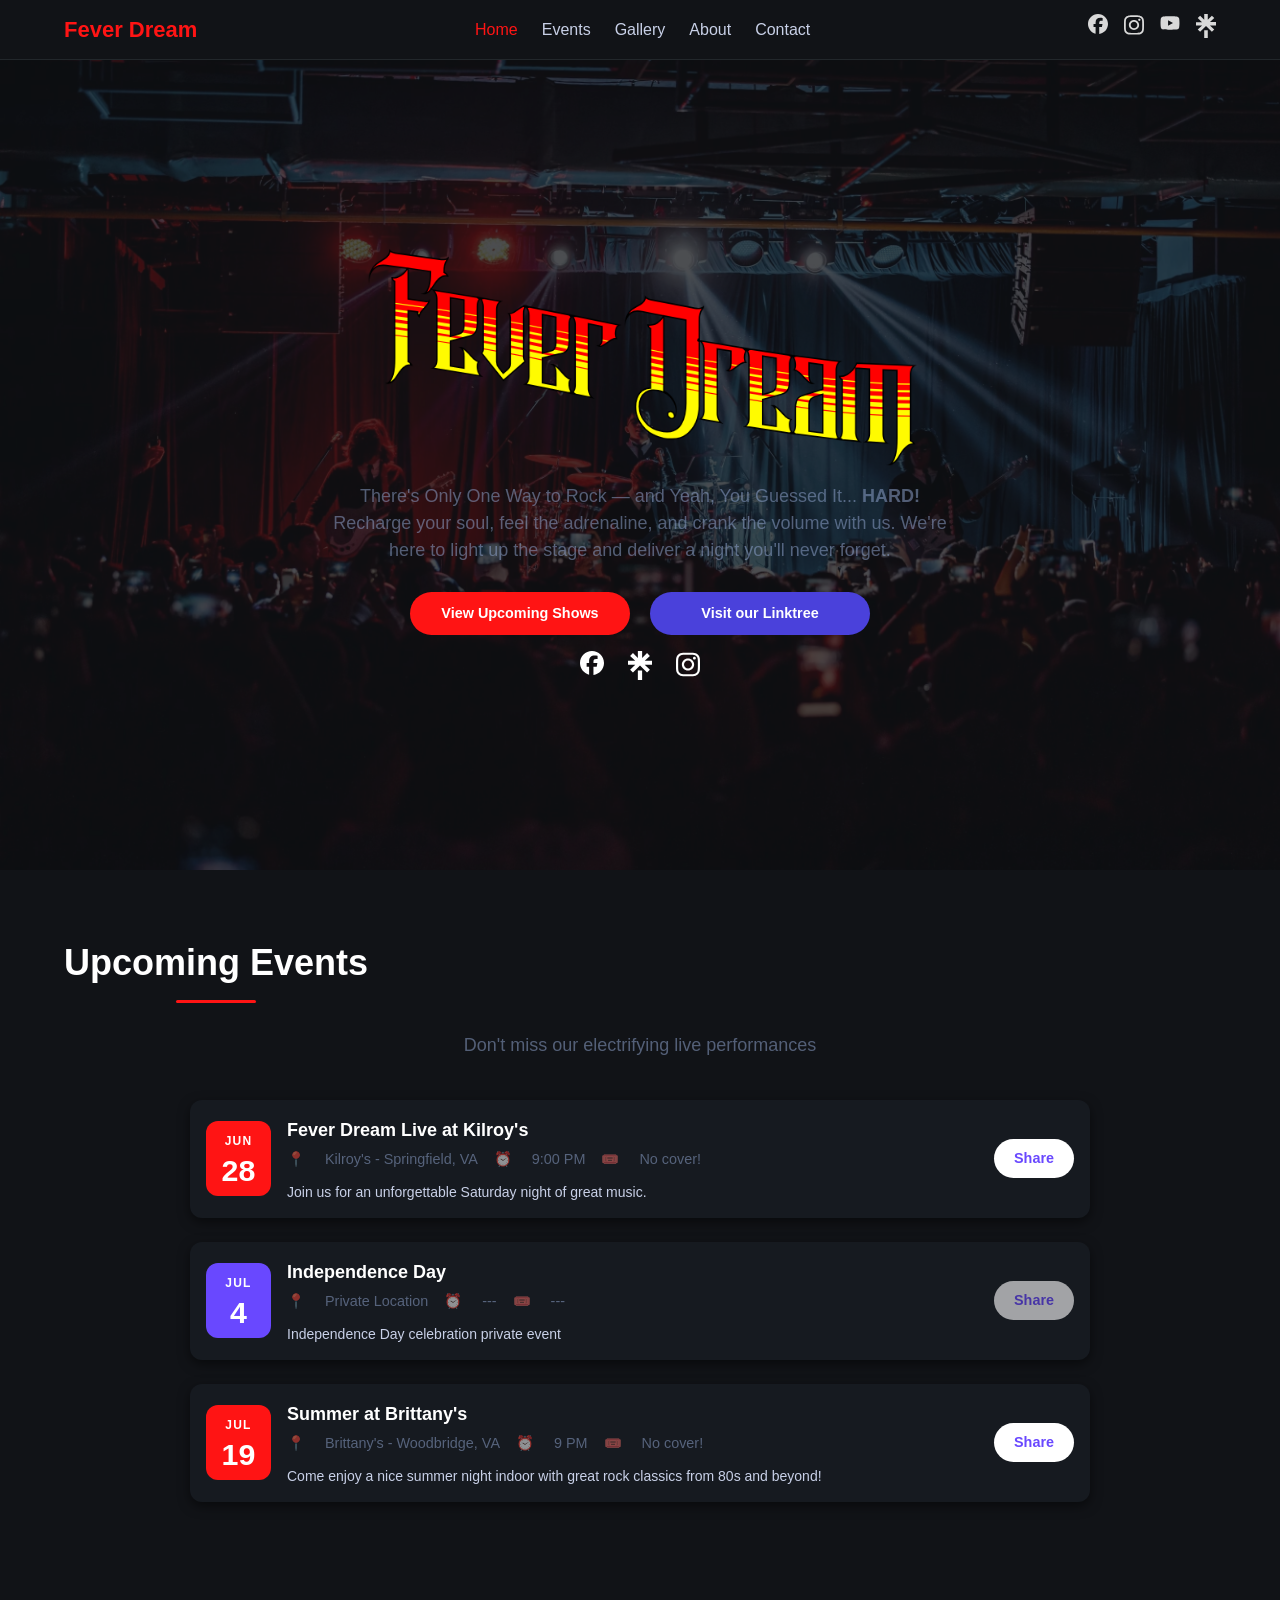
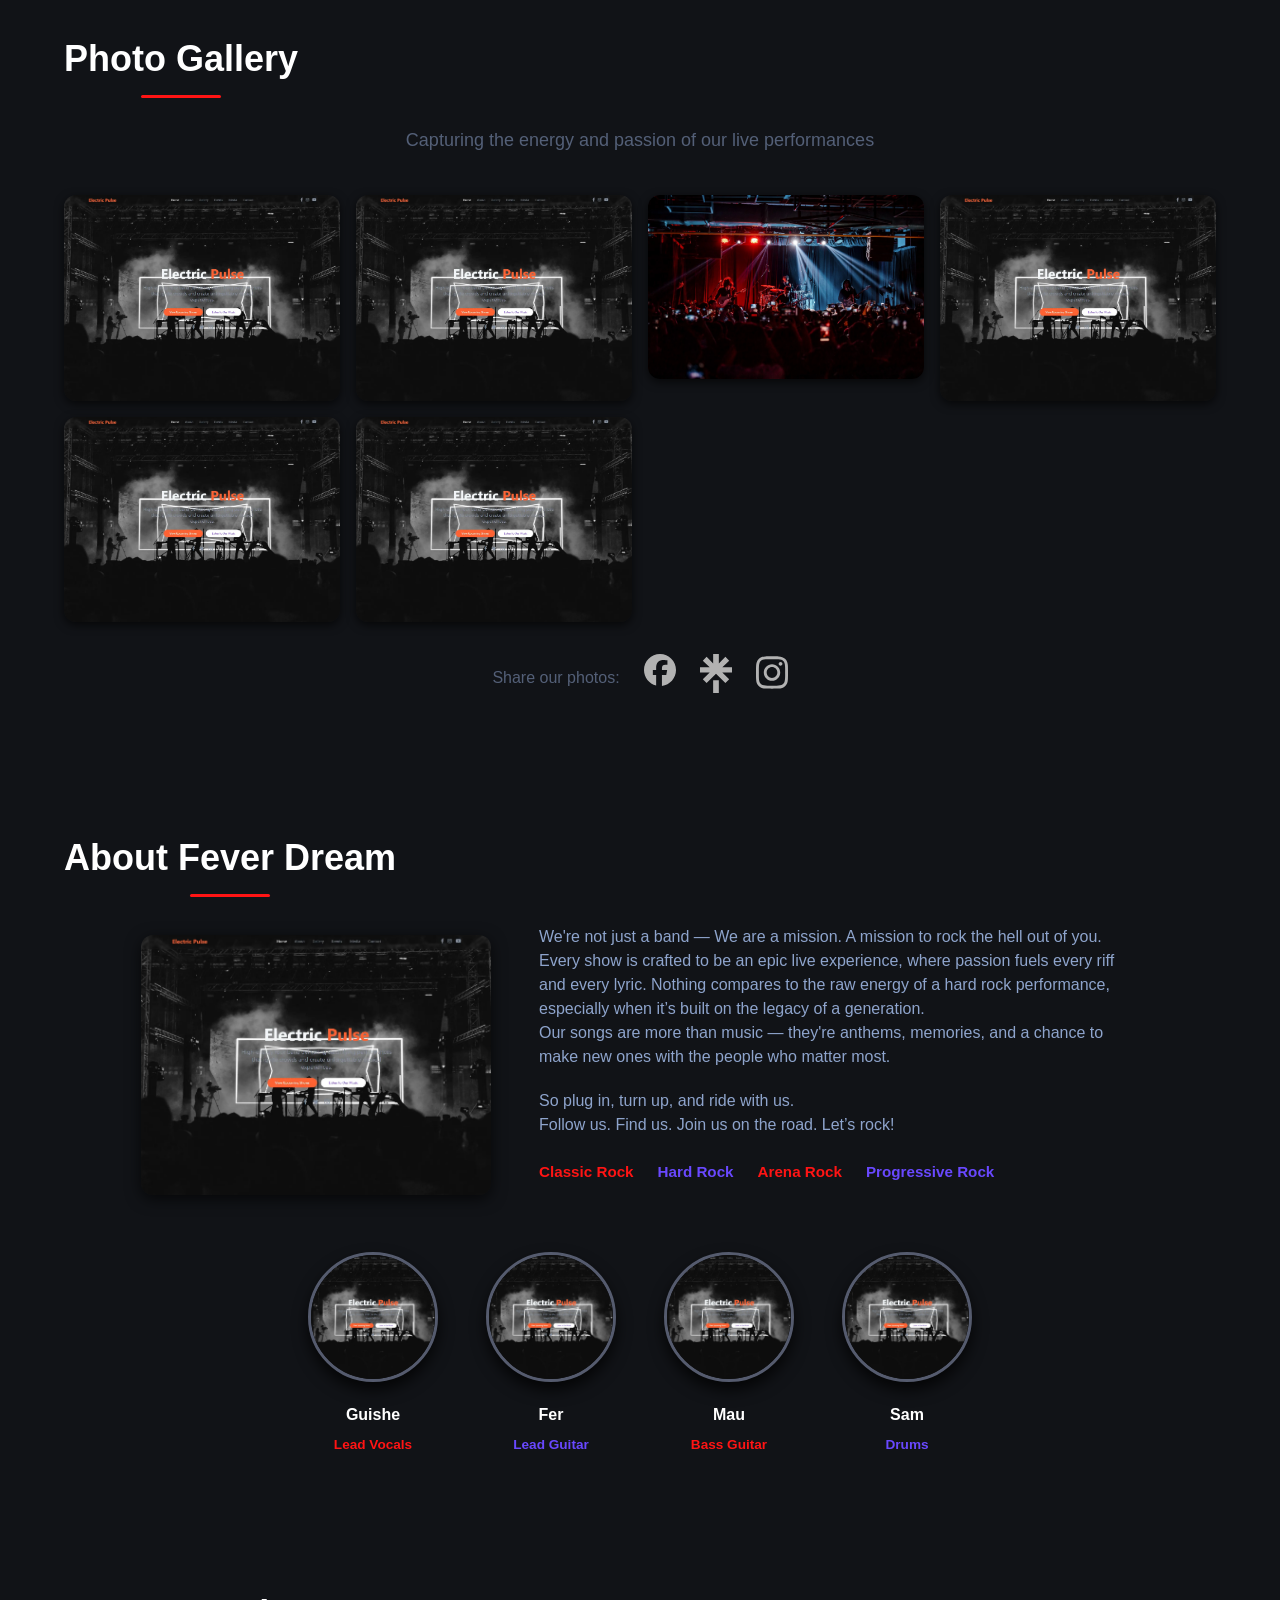
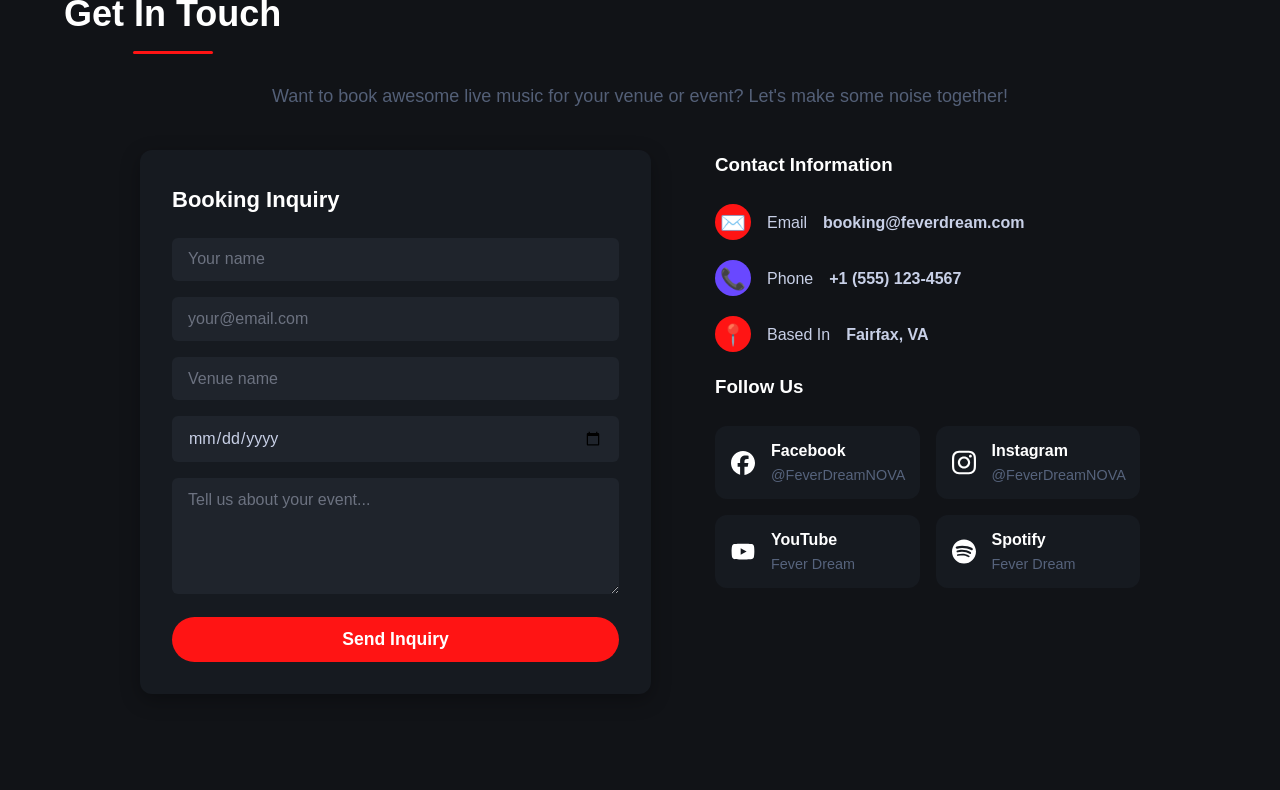
==== commit 03cbc77a: "Fixed share button width Fixed share button width" ====
--- a/index.html
+++ b/index.html
@@ -50,8 +50,8 @@
         Recharge your soul, feel the adrenaline, and crank the volume with us. We're here to light up the stage and deliver a night you'll never forget.
       </p>
       <div class="hero-buttons">
-        <a href="#events" class="btn btn-primary">View Upcoming Shows</a>
-        <a href="https://tr.ee/larUyn" target="_blank" class="btn btn-secondary">Visit our Linktree</a>
+        <a href="#events" class="btn btn-primary btn-min-width">View Upcoming Shows</a>
+        <a href="https://tr.ee/larUyn" target="_blank" class="btn btn-secondary btn-min-width">Visit our Linktree</a>
       </div>
       <div class="hero-social">
         <a href="https://tr.ee/ZTlLme" target="_blank" aria-label="Facebook" class="social-link fb"><img src="assets/icons/facebook.svg" alt="Facebook" /></a>
--- a/css/styles.css
+++ b/css/styles.css
@@ -180,6 +180,9 @@
     text-decoration: none;
     transition: background-color 0.3s ease;
     display: inline-block;
+}
+
+.btn-min-width {
     min-width: 220px;
 }
 
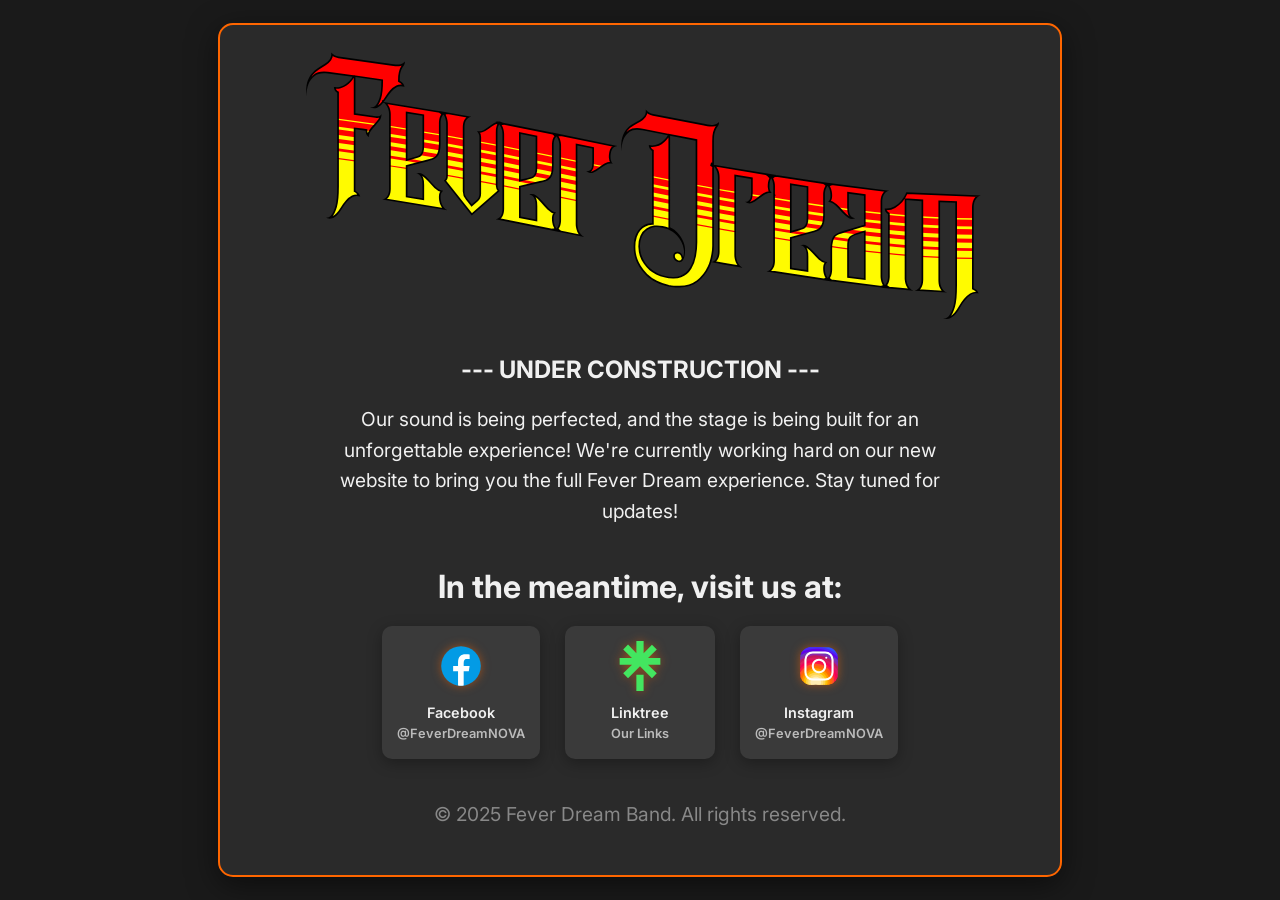
==== commit 8925e377: "Generated a under construction page Generated a under construction page and added a preview.html so " ====
--- a/index.html
+++ b/index.html
@@ -2,271 +2,253 @@
 <html lang="en">
 
 <head>
-  <meta charset="UTF-8" />
-  <meta name="viewport" content="width=device-width, initial-scale=1" />
-  <title>Fever Dream Band</title>
-
-  <!-- favicon -->
-  <link rel="icon" type="image/png" href="assets/icons/fd-ig-icon.png" />
-  <link rel="apple-touch-icon" href="assets/icons/fd-ig-icon.png" />
-
-  <link rel="stylesheet" href="css/styles.css" />
-  <link rel="stylesheet" href="css/custom.css" />
+    <meta charset="UTF-8">
+    <meta name="viewport" content="width=device-width, initial-scale=1.0">
+    <title>Fever Dream - Under Construction</title>
+    <!-- Google Font: Inter -->
+    <!-- For best performance, consider self-hosting these fonts as discussed previously -->
+    <link rel="preconnect" href="https://fonts.googleapis.com">
+    <link rel="preconnect" href="https://fonts.gstatic.com" crossorigin>
+    <link href="https://fonts.googleapis.com/css2?family=Inter:wght@400;600;700;900&display=swap" rel="stylesheet">
+
+    <style>
+        /* Basic Reset & Body Styles */
+        body {
+            margin: 0;
+            padding: 0;
+            font-family: 'Inter', sans-serif;
+            background-color: #1a1a1a;
+            /* Dark background for rock vibe */
+            color: #f0f0f0;
+            /* Light text color */
+            display: flex;
+            justify-content: center;
+            align-items: center;
+            min-height: 100vh;
+            /* Full viewport height */
+            text-align: center;
+            overflow-x: hidden;
+            /* Prevent horizontal scroll */
+        }
+
+        .container {
+            max-width: 900px;
+            padding: 20px;
+            margin: 20px;
+            background-color: #2a2a2a;
+            /* Slightly lighter dark background for content */
+            border-radius: 15px;
+            box-shadow: 0 8px 30px rgba(0, 0, 0, 0.5);
+            border: 2px solid #ff6600;
+            /* Orange border for accent */
+            position: relative;
+            /* For potential absolute positioning of elements */
+            z-index: 1;
+        }
+
+        /* Under Construction Section */
+        .construction-section {
+            margin-bottom: 40px;
+        }
+
+        .construction-sign {
+            width: 100%;
+            max-width: 500px;
+            /* Max size for the sign image */
+            height: auto;
+            margin-bottom: 30px;
+            filter: drop-shadow(0 0 10px rgba(255, 102, 0, 0.7));
+            /* Glow effect */
+        }
+
+        h1 {
+            font-size: clamp(2.5rem, 5vw, 4rem);
+            /* Responsive font size */
+            color: #ff6600;
+            /* Orange heading */
+            margin-bottom: 15px;
+            text-shadow: 2px 2px 5px rgba(0, 0, 0, 0.7);
+            font-weight: 900;
+            /* Black weight for impact */
+        }
+
+        p {
+            font-size: clamp(1rem, 2vw, 1.2rem);
+            /* Responsive font size */
+            line-height: 1.6;
+            margin-bottom: 25px;
+            max-width: 600px;
+            margin-left: auto;
+            margin-right: auto;
+        }
+
+        /* Social Media Section */
+        .social-section h2 {
+            font-size: clamp(1.5rem, 3vw, 2rem);
+            color: #f0f0f0;
+            margin-bottom: 20px;
+            font-weight: 700;
+        }
+
+        .social-links {
+            display: flex;
+            justify-content: center;
+            gap: 25px;
+            /* Space between icons */
+            flex-wrap: wrap;
+            /* Allow wrapping on smaller screens */
+        }
+
+        .social-link {
+            display: flex;
+            /* Make the whole link a flex container */
+            flex-direction: column;
+            /* Stack image and text vertically */
+            align-items: center;
+            /* Center items horizontally */
+            text-decoration: none;
+            /* Remove underline */
+            color: #f0f0f0;
+            /* Text color */
+            padding: 15px;
+            background-color: #3a3a3a;
+            /* Darker background for each link */
+            border-radius: 10px;
+            transition: transform 0.2s ease, background-color 0.2s ease, box-shadow 0.2s ease;
+            box-shadow: 0 4px 15px rgba(0, 0, 0, 0.3);
+            min-width: 120px;
+            /* Ensure a minimum width for each link */
+        }
+
+        .social-link:hover {
+            transform: translateY(-5px);
+            /* Lift effect on hover */
+            background-color: #4a4a4a;
+            /* Slightly lighter on hover */
+            box-shadow: 0 6px 20px rgba(255, 102, 0, 0.5);
+            /* Orange glow on hover */
+        }
+
+        .social-link img {
+            width: 50px;
+            /* Icon size */
+            height: 50px;
+            margin-bottom: 10px;
+            filter: drop-shadow(0 0 5px rgba(255, 102, 0, 0.5));
+            /* Subtle glow on icons */
+        }
+
+        .social-link p {
+            margin: 0;
+            /* Remove default paragraph margins */
+            font-size: 0.9rem;
+            font-weight: 600;
+            color: #f0f0f0;
+        }
+
+        .social-link .handle {
+            /* Style for the @handle text */
+            font-size: 0.8rem;
+            color: #bbb;
+        }
+
+        /* Footer (optional) */
+        .footer {
+            margin-top: 40px;
+            font-size: 0.8rem;
+            color: #888;
+        }
+
+        /* Placeholder for background image */
+        body::before {
+            content: '';
+            position: absolute;
+            top: 0;
+            left: 0;
+            width: 100%;
+            height: 100%;
+            /* Placeholder background */
+            background-size: cover;
+            background-position: center;
+            opacity: 0.1;
+            /* Subtle background */
+            z-index: 0;
+        }
+
+        /* Responsive adjustments */
+        @media (max-width: 600px) {
+            .container {
+                margin: 10px;
+                padding: 15px;
+            }
+
+            .social-link {
+                min-width: unset;
+                /* Remove min-width on smaller screens */
+                width: 45%;
+                /* Allow two items per row */
+            }
+        }
+
+        /* Visually hide the H1 (for accessibility) */
+        .visually-hidden {
+            position: absolute;
+            width: 1px;
+            height: 1px;
+            margin: -1px;
+            padding: 0;
+            overflow: hidden;
+            clip: rect(0, 0, 0, 0);
+            border: 0;
+            white-space: nowrap;
+            /* Added for screen readers */
+        }
+    </style>
 </head>
 
 <body>
-
-  <!-- Navigation -->
-  <nav class="navbar">
-    <div class="container nav-container">
-      <a href="#" class="logo"><span class="logo-primary">Fever</span> Dream</a>
-      <ul class="nav-links">
-        <li><a href="#home" class="active">Home</a></li>
-        <li><a href="#events">Events</a></li>
-        <li><a href="#gallery">Gallery</a></li>
-        <li><a href="#about">About</a></li>
-        <li><a href="#contact">Contact</a></li>
-      </ul>
-      <div class="social-icons">
-        <a href="https://tr.ee/ZTlLme" target="_blank" aria-label="Facebook" class="social-link fb"><img src="assets/icons/facebook.svg" alt="Facebook" /></a>
-        <a href="https://tr.ee/VkXQvB" target="_blank" aria-label="Instagram" class="social-link insta"><img src="assets/icons/instagram.svg" alt="Instagram" /></a>
-        <a href="#" aria-label="YouTube" class="social-link yt"><img src="assets/icons/youtube.svg" alt="YouTube" /></a>
-        <a href="https://tr.ee/larUyn" target="_blank" aria-label="YouTube" class="social-link yt"><img src="assets/icons/linktree.svg" alt="YouTube" /></a>
-      </div>
+    <div class="container">
+        <section class="construction-section">
+            <!-- Replace this placeholder with your actual "Under Construction" image -->
+            <h1 class="visually-hidden">Fever Dream</h1>
+            <img src="assets/logo/fever_fire.png" alt="Fever Dream Band Logo" class="header-logo" />
+            <h2>--- UNDER CONSTRUCTION ---</h2>            
+            <p>Our sound is being perfected, and the stage is being built for an unforgettable experience! We're currently working hard on our new website to bring you the full Fever Dream experience. Stay tuned for updates!</p>
+        </section>
+
+        <section class="social-section">
+            <h2>In the meantime, visit us at:</h2>
+            <div class="social-links">
+                <!-- Facebook Link -->
+                <a href="https://tr.ee/ZTlLme" target="_blank" aria-label="Facebook" class="social-link">
+                    <!-- Replace with your actual Facebook SVG icon: assets/icons/facebook.svg -->
+                    <img src="assets/icons/facebook_colored.svg" alt="Facebook Icon" />
+                    <p>Facebook</p>
+                    <p class="handle">@FeverDreamNOVA</p>
+                </a>
+
+                <!-- Linktree Link -->
+                <a href="https://tr.ee/larUyn" target="_blank" aria-label="Linktree" class="social-link">
+                    <!-- Replace with your actual Linktree SVG icon: assets/icons/linktree.svg -->
+                    <img src="assets/icons/linktree.svg" alt="Linktree Icon" />
+                    <p>Linktree</p>
+                    <p class="handle">Our Links</p>
+                </a>
+
+                <!-- Instagram Link -->
+                <a href="https://tr.ee/VkXQvB" target="_blank" aria-label="Instagram" class="social-link">
+                    <!-- Replace with your actual Instagram SVG icon: assets/icons/instagram.svg -->
+                    <img src="assets/icons/instagram_colored.svg" alt="Instagram Icon" />
+                    <p>Instagram</p>
+                    <p class="handle">@FeverDreamNOVA</p>
+                </a>
+            </div>
+        </section>
+
+        <footer class="footer">
+            <p>&copy; 2025 Fever Dream Band. All rights reserved.</p>
+        </footer>
     </div>
-  </nav>
-  <!-- END Navigation -->
-
-  <!-- Hero Section -->
-  <header id="home" class="hero">
-    <div class="hero-overlay">
-      <div class="your-header-container">
-        <h1 class="visually-hidden">Fever Dream</h1>
-        <img src="assets/logo/fever_fire.png" alt="Fever Dream Band Logo" class="header-logo" />
-      </div>
-      <p>
-        There's Only One Way to Rock — and Yeah, You Guessed It... <b>HARD!</b>
-        <br />
-        Recharge your soul, feel the adrenaline, and crank the volume with us. We're here to light up the stage and deliver a night you'll never forget.
-      </p>
-      <div class="hero-buttons">
-        <a href="#events" class="btn btn-primary btn-min-width">View Upcoming Shows</a>
-        <a href="https://tr.ee/larUyn" target="_blank" class="btn btn-secondary btn-min-width">Visit our Linktree</a>
-      </div>
-      <div class="hero-social">
-        <a href="https://tr.ee/ZTlLme" target="_blank" aria-label="Facebook" class="social-link fb"><img src="assets/icons/facebook.svg" alt="Facebook" /></a>
-        <!-- <a href="#" aria-label="Twitter" class="social-link tw"><img src="assets/icons/twitter.svg" alt="Twitter" /></a> -->
-        <a href="https://tr.ee/larUyn" target="_blank" aria-label="Linktree" class="social-link tw"><img src="assets/icons/linktree.svg" alt="Linktree" /></a>
-        <a href="https://tr.ee/VkXQvB" target="_blank" aria-label="Instagram" class="social-link insta"><img src="assets/icons/instagram.svg" alt="Instagram" /></a>
-      </div>
-    </div>
-  </header>
-  <!-- END Hero Section -->
-
-  <!-- Events Section -->
-  <section id="events" class="events-section">
-    <div class="container section-container">
-      <h2 class="section-title">Upcoming Events</h2>
-      <p class="section-subtitle">Don't miss our electrifying live performances</p>
-      <div class="event-list" id="event-list-container">
-        Loading events...
-      </div>
-    </div>
-  </section>
-  <!-- END Events Section -->
-
-  <!-- Photo Gallery Section -->
-  <section id="gallery" class="gallery-section">
-    <div class="container section-container">
-      <h2 class="section-title">Photo Gallery</h2>
-      <p class="section-subtitle">Capturing the energy and passion of our live performances</p>
-      <div class="gallery-grid">
-        <img src="assets/images/singer1.webp" alt="Live performance 1" />
-        <img src="assets/images/microphone.webp" alt="Microphone closeup" />
-        <img src="assets/images/band_silhouette.webp" alt="Band silhouette" />
-        <img src="assets/images/fitness.webp" alt="Live performance 2" />
-        <img src="assets/images/singer1.webp" alt="Live performance 3" />
-        <img src="assets/images/concert2.webp" alt="Concert crowd" />
-      </div>
-      <div class="gallery-share">
-        <p>Share our photos:</p>
-        <a href="https://tr.ee/ZTlLme" target="_blank" aria-label="Facebook" class="share-icon fb"><img src="assets/icons/facebook.svg" alt="Facebook" /></a>
-        <a href="https://tr.ee/larUyn" target="_blank" aria-label="Linktree" class="share-icon tw"><img src="assets/icons/linktree.svg" alt="Linktree" /></a>
-        <a href="https://tr.ee/VkXQvB" target="_blank" aria-label="Instagram" class="share-icon insta"><img src="assets/icons/instagram.svg" alt="Instagram" /></a>
-      </div>
-    </div>
-  </section>
-  <!-- END Photo Gallery Section -->
-
-  <!-- About Section -->
-  <section id="about" class="about-section">
-    <div class="container section-container">
-      <h2 class="section-title">About Fever Dream</h2>
-      <div class="about-content">
-        <img class="about-image" src="assets/images/singer1.webp" alt="Lead Singer Performing" />
-        <div class="about-text">
-          <p>
-            We're not just a band — We are a mission. A mission to rock the hell out of you. 
-            <br />
-            Every show is crafted to be an epic live experience, where passion fuels every riff and every lyric. Nothing compares to the raw energy of a hard rock performance, especially when it’s built on the legacy of a generation. 
-            <br /> 
-            Our songs are more than music — they're anthems, memories, and a chance to make new ones with the people who matter most.
-          </p>
-          <p>
-            So plug in, turn up, and ride with us.
-            <br />
-            Follow us. Find us. Join us on the road. Let’s rock!
-          </p>
-          <p class="genre-list">
-            <span class="genre alt">Classic Rock</span>
-            <span class="genre">Hard Rock</span>
-            <span class="genre alt">Arena Rock</span>
-            <span class="genre">Progressive Rock</span>
-          </p>
-        </div>
-      </div>
-      <div class="band-members">
-        <div class="member-card">
-          <img src="assets/images/fitness.webp" alt="Guishe" />
-          <h4>Guishe</h4>
-          <span class="role orange">Lead Vocals</span>
-        </div>
-        <div class="member-card">
-          <img src="assets/images/singer1.webp" alt="Fer" />
-          <h4>Fer</h4>
-          <span class="role purple">Lead Guitar</span>
-        </div>
-        <div class="member-card">
-          <img src="assets/images/microphone.webp" alt="Mau" />
-          <h4>Mau</h4>
-          <span class="role orange">Bass Guitar</span>
-        </div>
-        <div class="member-card">
-          <img src="assets/images/fitness.webp" alt="Sam" />
-          <h4>Sam</h4>
-          <span class="role purple">Drums</span>
-        </div>
-      </div>
-    </div>
-  </section>
-  <!-- END About Section -->
-
-  <!-- Media Section -->
-  <!--
-  <section id="media" class="media-section">
-    <div class="container section-container">
-      <h2 class="section-title">Music & Videos</h2>
-      <p class="section-subtitle">Experience our sound through official music videos and live performances</p>
-
-      <div class="video-grid">
-        <div class="video-card orange-bg">
-          <div class="video-icon">▶️</div>
-          <h4>Fever Dreams - Song XYZ - Official Music Video</h4>
-          <a href="#" class="btn btn-primary">Watch Now</a>
-          <p class="video-description">Our latest single featuring stunning visuals and our signature sound.</p>
-          <p class="video-views">2.1M views <button class="icon-btn">🔗</button></p>
-        </div>
-
-        <div class="video-card purple-bg">
-          <div class="video-icon">▶️</div>
-          <h4>Live at Sunset Festival 2023</h4>
-          <a href="#" class="btn btn-purple">Watch Now</a>
-          <p class="video-description">Full live performance from our headlining set at Sunset Festival.</p>
-          <p class="video-views">850K views <button class="icon-btn">🔗</button></p>
-        </div>
-      </div>
-
-      <div class="latest-tracks">
-        <h3>Latest Tracks</h3>
-        <ul class="tracks-list">
-          <li>
-            <button class="play-btn orange-bg">▶️</button>
-            <div class="track-info">
-              <span class="track-name">Fever Dreams - Song XYZ</span>
-              <span class="track-album">Voltage Album</span>
-            </div>
-            <span class="track-duration">4:23</span>
-            <button class="icon-btn">🔗</button>
-          </li>
-          <li>
-            <button class="play-btn purple-bg">▶️</button>
-            <div class="track-info">
-              <span class="track-name">Neon Nights</span>
-              <span class="track-album">Voltage Album</span>
-            </div>
-            <span class="track-duration">3:58</span>
-            <button class="icon-btn">🔗</button>
-          </li>
-        </ul>
-      </div>
-    </div>
-  </section>
--->
-
-  <!-- Contact Section -->
-  <section id="contact" class="contact-section">
-    <div class="container section-container">
-      <h2 class="section-title">Get In Touch</h2>
-      <p class="section-subtitle">Want to book awesome live music for your venue or event? Let's make some noise together!</p>
-
-      <div class="contact-wrapper">
-        <form class="contact-form" action="" method="post" novalidate>
-          <h3>Booking Inquiry</h3>
-          <input type="text" name="fullname" placeholder="Your name" required />
-          <input type="email" name="email" placeholder="your@email.com" required />
-          <input type="text" name="venue" placeholder="Venue name" />
-          <input type="date" name="eventdate" placeholder="mm/dd/yyyy" />
-          <textarea name="message" placeholder="Tell us about your event..." rows="5"></textarea>
-          <button type="submit" class="btn btn-primary">Send Inquiry</button>
-        </form>
-
-        <div class="contact-info">
-          <h3>Contact Information</h3>
-          <p><span class="contact-icon orange-bg">✉️</span> Email <strong>booking@feverdream.com</strong></p>
-          <p><span class="contact-icon purple-bg">📞</span> Phone <strong>+1 (555) 123-4567</strong></p>
-          <p><span class="contact-icon orange-bg">📍</span> Based In <strong>Fairfax, VA</strong></p>
-
-          <h3>Follow Us</h3>
-          <div class="social-follow">
-            <!-- TODO - Add links to these without destroying the format -->
-            <div class="social-item fb" id="facebookLinkDiv">
-              <img src="assets/icons/facebook.svg" alt="Facebook Logo" />
-              <div>
-                <p>Facebook</p>
-                <p>@FeverDreamNOVA</p>
-              </div>
-            </div>
-            <div class="social-item insta" id="instagramLinkDiv">
-              <img src="assets/icons/instagram.svg" alt="Instagram Logo" />
-              <div>
-                <p>Instagram</p>
-                <p>@FeverDreamNOVA</p>
-              </div>
-            </div>
-            <div class="social-item yt" id="youtubeLinkDiv">
-              <img src="assets/icons/youtube.svg" alt="YouTube Logo" />
-              <div>
-                <p>YouTube</p>
-                <p>Fever Dream</p>
-              </div>
-            </div>
-            <div class="social-item spotify">
-              <img src="assets/icons/spotify.svg" alt="Spotify Logo" />
-              <div>
-                <p>Spotify</p>
-                <p>Fever Dream</p>
-              </div>
-            </div>
-          </div>
-        </div>
-      </div>
-    </div>
-  </section>
-  <!-- END Contact Section -->
-
-  <script src="js/event-loader.js"></script>
-  <script src="js/custom.js"></script>
-
 </body>
 
 </html>
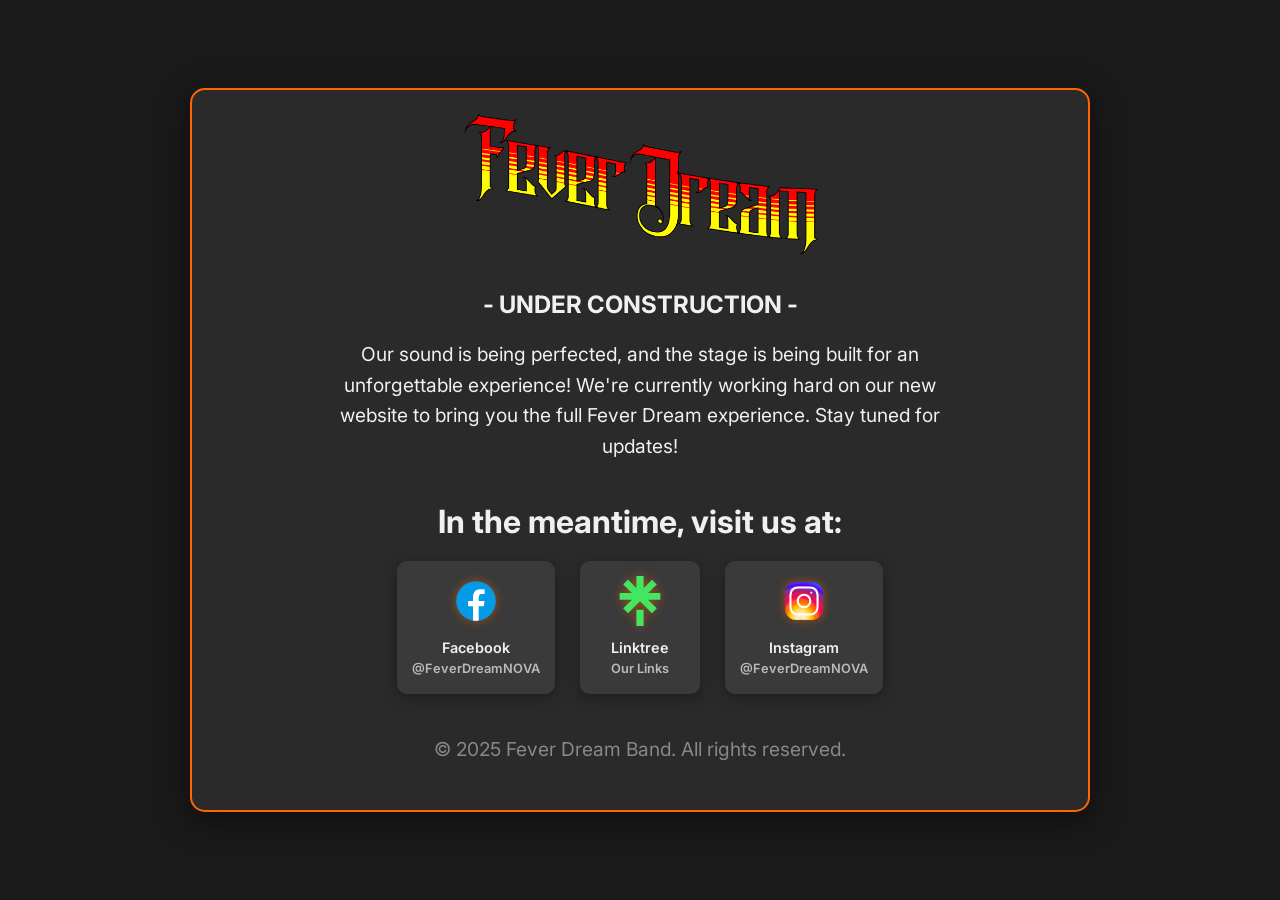
==== commit addf02a6: "Extra styling for the under construction Page Extra styling for the under construction Page" ====
--- a/index.html
+++ b/index.html
@@ -29,12 +29,21 @@
             text-align: center;
             overflow-x: hidden;
             /* Prevent horizontal scroll */
+            box-sizing: border-box; /* Ensure padding/border are included in element's total width/height */
+        }
+
+        html {
+            box-sizing: border-box;
+        }
+        *, *::before, *::after {
+            box-sizing: inherit;
         }
 
         .container {
-            max-width: 900px;
+            width: 95%; /* Use a percentage width to ensure it always fits the screen */
+            max-width: 900px; /* But don't let it get too wide on large screens */
             padding: 20px;
-            margin: 20px;
+            margin: 20px auto; /* Center the container with auto margins */
             background-color: #2a2a2a;
             /* Slightly lighter dark background for content */
             border-radius: 15px;
@@ -80,6 +89,8 @@
             max-width: 600px;
             margin-left: auto;
             margin-right: auto;
+            word-wrap: break-word; /* Ensure long words break to prevent overflow */
+            overflow-wrap: break-word; /* Modern alternative */
         }
 
         /* Social Media Section */
@@ -178,7 +189,7 @@
         /* Responsive adjustments */
         @media (max-width: 600px) {
             .container {
-                margin: 10px;
+                margin: 10px auto; /* Adjust margin for smaller screens */
                 padding: 15px;
             }
 
@@ -203,6 +214,56 @@
             white-space: nowrap;
             /* Added for screen readers */
         }
+
+        /* Styles for the tool icons and their container */
+        .under-construction-title {
+            display: flex;
+            align-items: center; /* Vertically center items */
+            justify-content: center; /* Horizontally center content */
+            gap: 15px; /* Space between icons and text */
+            margin-bottom: 20px; /* Space below this title block */
+            flex-wrap: wrap; /* Allow wrapping on very small screens */
+        }
+
+        .tool-icon {
+            width: 40px; /* Size of the SVG icons */
+            height: 40px;
+            color: #ff6600; /* Color of the icons */
+            filter: drop-shadow(0 0 5px rgba(255, 102, 0, 0.5)); /* Subtle glow */
+            flex-shrink: 0; /* Prevent icons from shrinking */
+        }
+
+        .under-construction-title h2 {
+            margin: 0; /* Remove default margin from h2 inside flex container */
+            white-space: nowrap; /* Prevent text from wrapping */
+            font-size: clamp(1.5rem, 4vw, 2rem); /* Make h2 font size responsive */
+        }
+
+        /* Adjustments for smaller screens if icons become too large */
+        @media (max-width: 400px) {
+            .tool-icon {
+                width: 30px;
+                height: 30px;
+            }
+            .under-construction-title {
+                gap: 10px;
+            }
+            .under-construction-title h2 {
+                font-size: clamp(1.2rem, 3.5vw, 1.5rem); /* Adjust h2 size for tiny screens */
+                white-space: normal; /* Allow text to wrap on very small screens if needed */
+            }
+        }
+
+        /* Logo specific styles */
+        .header-logo {
+            max-width: 100%; /* Ensures the image never overflows its parent */
+            height: auto;    /* Maintains aspect ratio when scaling */
+            display: block;  /* Ensures it behaves as a block element */
+            margin: 0 auto 30px auto; /* Center the logo and add bottom margin */
+            /* Added max-height to prevent it from being too tall on very small screens if its aspect ratio is wide */
+            max-height: 150px; /* Adjust this value as needed to fit your logo's aspect ratio */
+            object-fit: contain; /* Ensures the entire image is visible within its bounds */
+        }
     </style>
 </head>
 
@@ -212,7 +273,7 @@
             <!-- Replace this placeholder with your actual "Under Construction" image -->
             <h1 class="visually-hidden">Fever Dream</h1>
             <img src="assets/logo/fever_fire.png" alt="Fever Dream Band Logo" class="header-logo" />
-            <h2>--- UNDER CONSTRUCTION ---</h2>            
+            <h2>- UNDER CONSTRUCTION -</h2>            
             <p>Our sound is being perfected, and the stage is being built for an unforgettable experience! We're currently working hard on our new website to bring you the full Fever Dream experience. Stay tuned for updates!</p>
         </section>
 
@@ -251,4 +312,4 @@
     </div>
 </body>
 
-</html>+</html>
